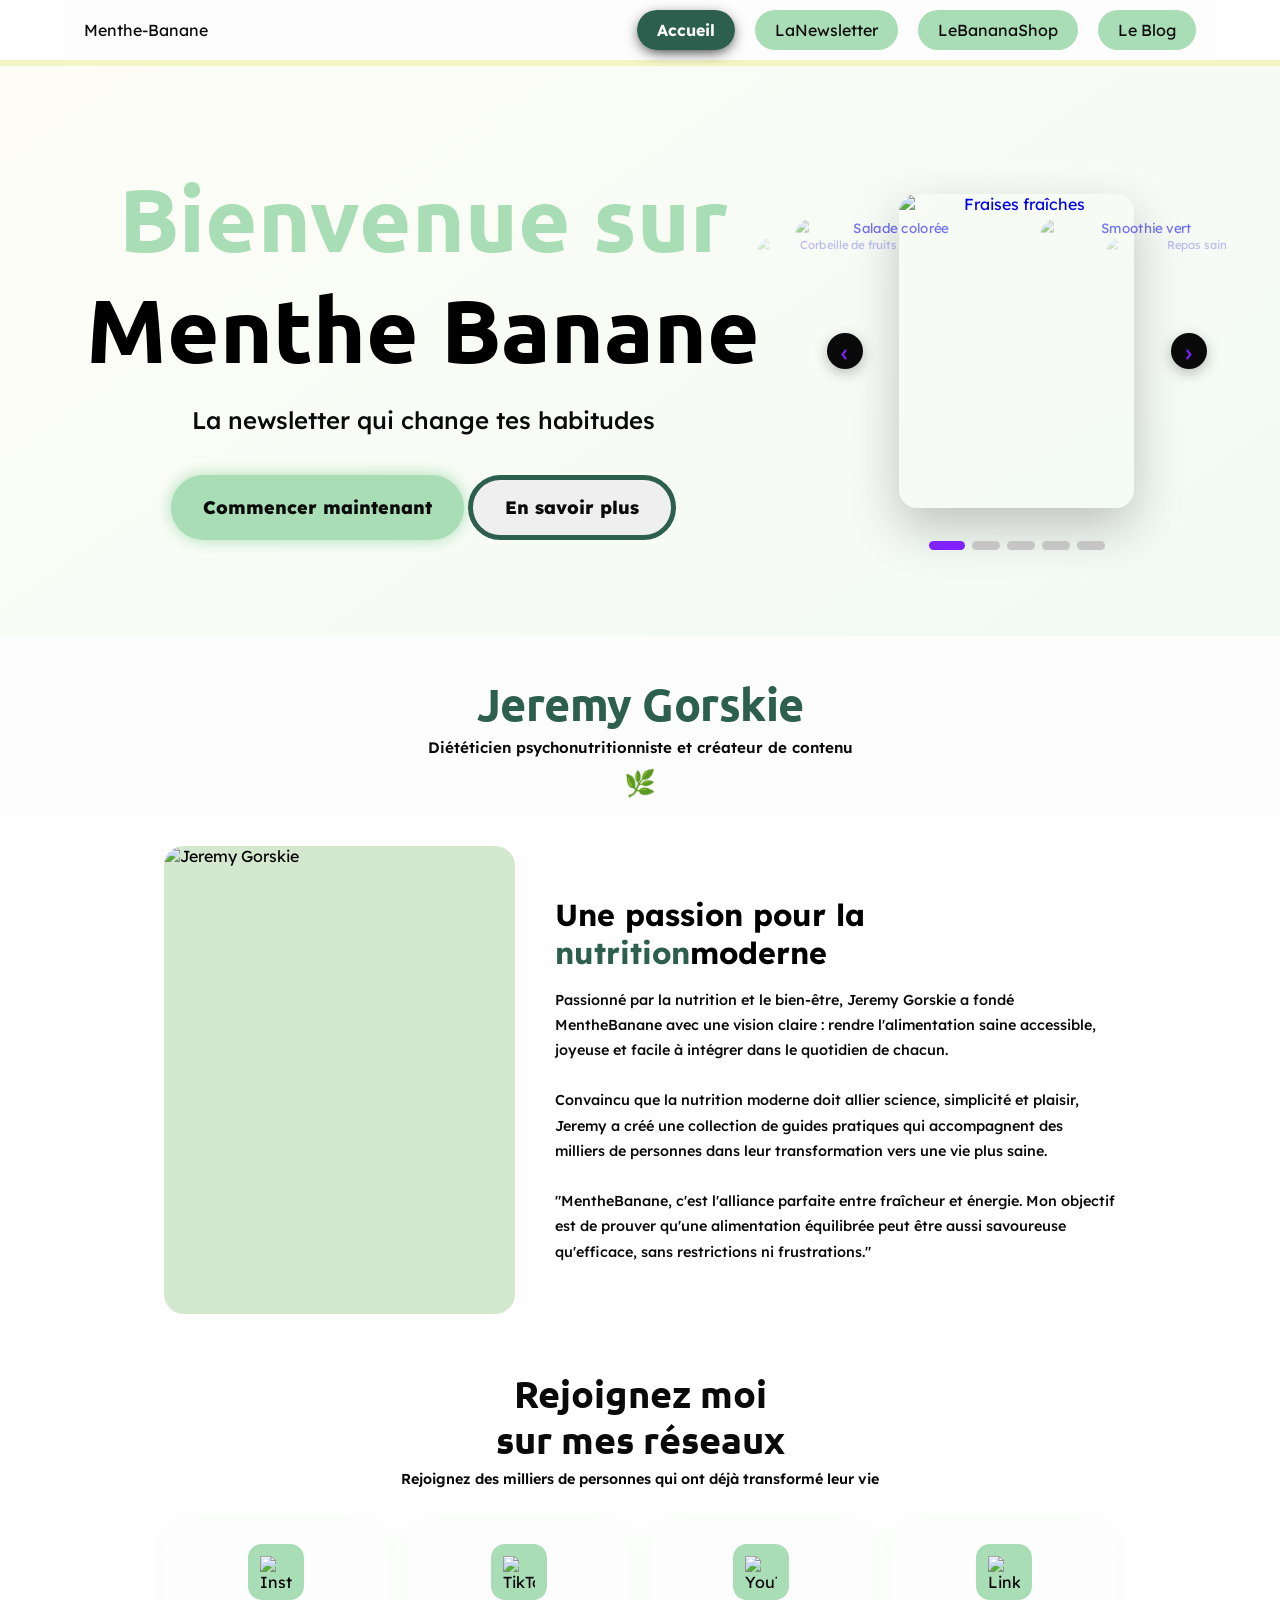
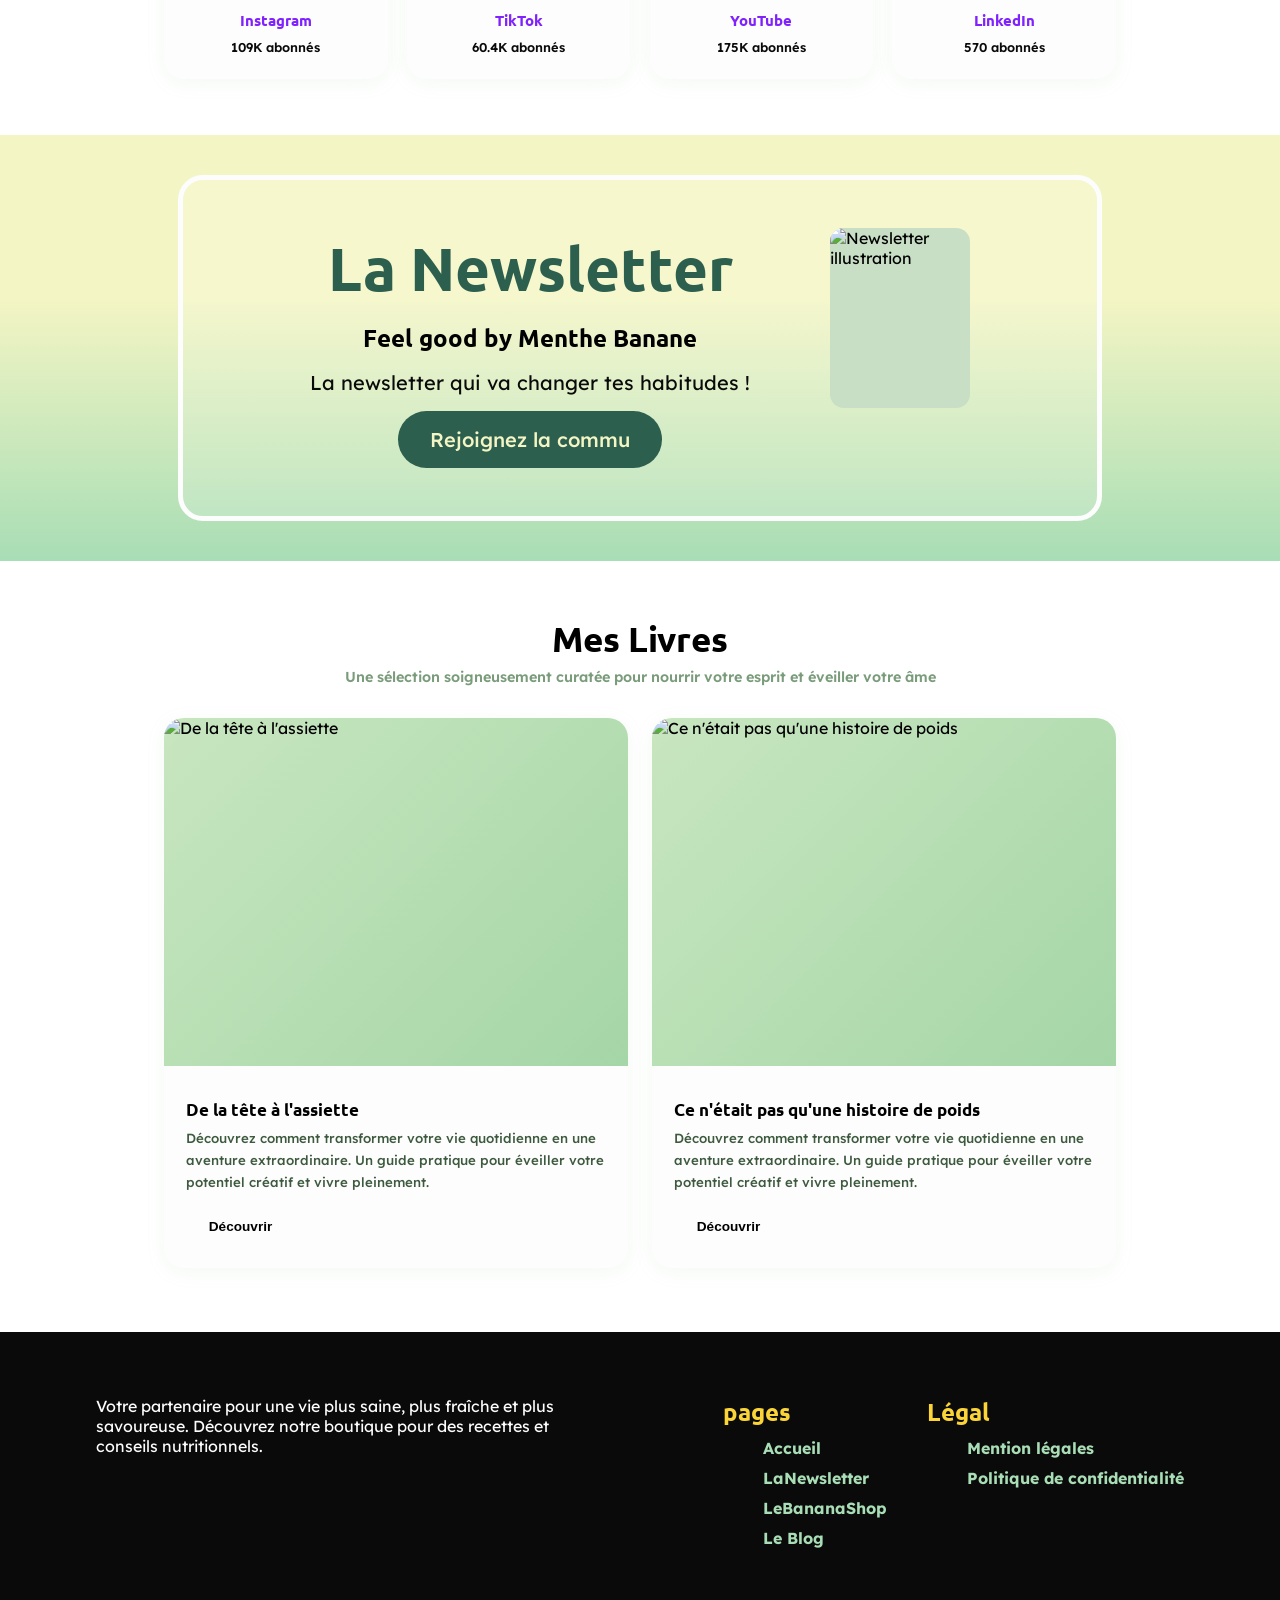
==== index.html @ 40ed2e16 "index maj 1" ====
<!doctype html>
<html lang="fr">
  <head>
    <meta charset="UTF-8" />
    <meta name="viewport" content="width=device-width, initial-scale=1.0" />
    <title>Menthe-Banane</title>
    <link rel="stylesheet" href="style.css" />
    <link rel="preconnect" href="https://fonts.googleapis.com" />
    <link rel="preconnect" href="https://fonts.gstatic.com" crossorigin />
    <link
      href="https://fonts.googleapis.com/css2?family=Caveat+Brush&family=Lexend:wght@100..900&family=Ubuntu:ital,wght@0,300;0,400;0,500;0,700;1,300;1,400;1,500;1,700&display=swap"
      rel="stylesheet"
    />
  </head>
  <body>
    <header>
      <nav>
        <a href="index.html">Menthe-Banane</a>
        <ul>
          <li><a class="click-nav" href="index.html">Accueil</a></li>
          <li><a href="newsletter.html">LaNewsletter</a></li>
          <li><a href="bananaShop.html">LeBananaShop</a></li>
          <li><a href="blog.html">Le Blog</a></li>
        </ul>
      </nav>
      <hr />
    </header>

    <main>
      <section class="hero" id="index-hero">
        <div class="hero-container">
          <h1><span class="light-green">Bienvenue sur</span> Menthe Banane</h1>
          <p class="hero-subtitle">La newsletter qui change tes habitudes</p>
          <div>
            <button class="btn cta-1">
              <a href="#">Commencer maintenant</a>
            </button>
            <button class="btn cta-2"><a href="#">En savoir plus</a></button>
          </div>
        </div>

        <!-- ── Carousel ── -->
        <div class="carousel-wrapper" id="carousel">
          <div class="carousel-track" id="carouselTrack"></div>
          <button class="carousel-btn prev" id="prevBtn">&#8249;</button>
          <button class="carousel-btn next" id="nextBtn">&#8250;</button>
          <div class="carousel-dots" id="carouselDots"></div>
        </div>
      </section>

      <!-- HERO HEADER -->
      <section>
        <div class="hero-header">
          <h2>Jeremy Gorskie</h2>
          <p>Diététicien psychonutritionniste et créateur de contenu</p>
          <div class="leaf-icon">🌿</div>
        </div>

        <!-- BIO -->
        <div class="bio-section">
          <img class="bio-photo" src="" alt="Jeremy Gorskie" />
          <div class="bio-text">
            <h3>Une passion pour la <span class="dark-green">nutrition</span>moderne</h3>
            <p>
              Passionné par la nutrition et le bien-être, Jeremy Gorskie a fondé
              MentheBanane avec une vision claire : rendre l'alimentation saine
              accessible, joyeuse et facile à intégrer dans le quotidien de
              chacun.
              <br /><br />
              Convaincu que la nutrition moderne doit allier science, simplicité
              et plaisir, Jeremy a créé une collection de guides pratiques qui
              accompagnent des milliers de personnes dans leur transformation
              vers une vie plus saine.
              <br /><br />
              "MentheBanane, c'est l'alliance parfaite entre fraîcheur et
              énergie. Mon objectif est de prouver qu'une alimentation
              équilibrée peut être aussi savoureuse qu'efficace, sans
              restrictions ni frustrations."
            </p>
          </div>
        </div>

        <!-- SOCIAL -->
        <div class="social-section">
          <h2>Rejoignez moi<br />sur mes réseaux</h2>
          <p>
            Rejoignez des milliers de personnes qui ont déjà transformé leur vie
          </p>
          <div class="social-grid">
            <div class="social-card">
              <div class="social-icon-wrap"><img src="" alt="Instagram" /></div>
              <h3>Instagram</h3>
              <p>109K abonnés</p>
            </div>
            <div class="social-card">
              <div class="social-icon-wrap"><img src="" alt="TikTok" /></div>
              <h3>TikTok</h3>
              <p>60.4K abonnés</p>
            </div>
            <div class="social-card">
              <div class="social-icon-wrap"><img src="" alt="YouTube" /></div>
              <h3>YouTube</h3>
              <p>175K abonnés</p>
            </div>
            <div class="social-card">
              <div class="social-icon-wrap"><img src="" alt="LinkedIn" /></div>
              <h3>LinkedIn</h3>
              <p>570 abonnés</p>
            </div>
          </div>
        </div>
      </section>

      <!-- NEWSLETTER -->
      <div class="newsletter-band">
        <div class="newsletter-inner">
          <div class="newsletter-text">
            <h2>La Newsletter</h2>
            <h3>Feel good by Menthe Banane</h3>
            <p>La newsletter qui va changer tes habitudes !</p>
            <button class="btn-green">Rejoignez la commu</button>
          </div>
          <img class="newsletter-img" src="" alt="Newsletter illustration" />
        </div>
      </div>

      <!-- BOOKS -->
      <section class="books-section">
        <div class="books-header">
          <h2>Mes Livres</h2>
          <p>
            Une sélection soigneusement curatée pour nourrir votre esprit et
            éveiller votre âme
          </p>
        </div>

        <div class="books-grid">
          <div class="book-card">
            <img class="book-cover" src="" alt="De la tête à l'assiette" />
            <div class="book-body">
              <hr />
              <h3>De la tête à l'assiette</h3>
              <p>
                Découvrez comment transformer votre vie quotidienne en une
                aventure extraordinaire. Un guide pratique pour éveiller votre
                potentiel créatif et vivre pleinement.
              </p>
              <button class="btn-outline">Découvrir</button>
            </div>
          </div>

          <div class="book-card">
            <img
              class="book-cover"
              src=""
              alt="Ce n'était pas qu'une histoire de poids"
            />
            <div class="book-body">
              <hr />
              <h3>Ce n'était pas qu'une histoire de poids</h3>
              <p>
                Découvrez comment transformer votre vie quotidienne en une
                aventure extraordinaire. Un guide pratique pour éveiller votre
                potentiel créatif et vivre pleinement.
              </p>
              <button class="btn-outline">Découvrir</button>
            </div>
          </div>
        </div>
      </section>
    </main>

    <footer>
      <div class="footer-up">
        <p>
          Votre partenaire pour une vie plus saine, plus fraîche et plus
          savoureuse. Découvrez notre boutique pour des recettes et conseils
          nutritionnels.
        </p>
        <div class="link-container">
          <div class="link-footer">
            <h4>pages</h4>
            <ul>
              <li><a href="index.html">Accueil</a></li>
              <li><a href="newsletter.html">LaNewsletter</a></li>
              <li><a href="banana.html">LeBananaShop</a></li>
              <li><a href="blog.html">Le Blog</a></li>
            </ul>
          </div>
          <div class="link-footer">
            <h4>Légal</h4>
            <ul>
              <li><a href="#">Mention légales</a></li>
              <li><a href="#">Politique de confidentialité</a></li>
            </ul>
          </div>
        </div>
      </div>
    </footer>
    <script src="app.js"></script>
  </body>
</html>
---- style.css ----
:root {
  --green: #25d99f;
  --light-green: #a8ddb5;
  --dark-green: #2d5f4f;
  --violet: #7f22fe;
  --white: #fdfdfd;
  --black: #0a0a0a;
  --yellow: #fbd438;
  --light-yellow: #f4f5c4;
  --text-muted: #7a9c7b;
  --radius: 20px;
  --text-mid: #3d5a3e;
}
/*-------------- GENERAL --------------*/
* {
  margin: 0;
  box-sizing: border-box;
  font-family: "Lexend", sans-serif;
}

h1,
h2,
h3,
h4,
h5,
h6 {
  font-family: "Ubuntu", sans-serif;
}

.flex {
  display: flex;
}

nav {
  display: flex;
  justify-content: space-between;
  align-items: center;
  padding: 20px;
  background-color: var(--white);
  margin: 0 4rem;

  a {
    text-decoration: none;
    color: var(--black);
  }

  ul {
    display: flex;
    list-style: none;
    gap: 20px;

    li {
      a {
        background-color: var(--light-green);
        border-radius: 40px;
        padding: 10px 20px;
        transition: color 0.3s;
        font-weight: 400;

        &:hover {
          color: var(--white);
          background-color: var(--dark-green);
        }
      }
    }
  }
}

.click-nav {
  color: var(--white);
  background-color: var(--dark-green);
  box-shadow: 0px 4px 15px -4px black;
  font-weight: bold;
  &:hover {
    color: var(--white);
    background-color: var(--light-green);
  }
}

.hero {
  min-height: 50vh;
  display: flex;
  align-items: center;
  justify-content: center;
  text-align: center;
  padding: 80px 20px;

  background: linear-gradient(
    145deg,
    rgba(244, 245, 196, 0.15) 0%,
    rgba(168, 221, 181, 0.15) 100%
  );
}

#index-hero {
  justify-content: space-evenly;
}

.hero-container {
  max-width: 700px;
}

.hero h1 {
  font-size: 90px;
  margin-bottom: 20px;
  font-weight: 700;

  span {
    font-family: "Ubuntu";
  }
}

.light-green {
  color: var(--light-green);
}

.dark-green {
  color: var(--dark-green);
}

.hero-subtitle {
  font-size: 24px;
  color: var(--black);
  margin-bottom: 40px;
  font-weight: 500;
}

hr {
  border: 3px solid var(--light-yellow);
}

footer {
  background-color: var(--black);
}

.footer-up {
  display: flex;
  justify-content: space-between;
  align-items: start;
  padding: 4rem;
  color: var(--white);
  margin: 0px 2rem;
  p {
    max-width: 500px;
  }
}

.link-container {
  display: flex;
  gap: 40px;
}

.link-footer {
  display: flex;
  gap: 10px;
  flex-direction: column;
  h4 {
    font-size: 24px;
    color: var(--yellow);
  }
  ul {
    list-style: none;
    display: flex;
    flex-direction: column;
    gap: 10px;
  }
  a {
    text-decoration: none;
    color: var(--light-green);
    font-weight: bold;
    transition: color 0.3s;

    &:hover {
      color: var(--green);
    }
  }
}

.section {
  max-width: 80%;
  margin: 0 auto;
  padding: 4rem;
  text-align: center;
}

.section-2 {
  max-width: 80%;
  margin: 4rem auto;
  padding: 4rem;
}

/*-------------- INDEX --------------*/
.btn {
  font-weight: 800;
  font-size: 18px;
  cursor: pointer;

  a {
    text-decoration: none;
    color: var(--black);
  }
}

.cta-1 {
  background-color: var(--light-green);
  border: none;
  border-radius: 35px;
  box-shadow: 0 0px 15px var(--light-green);
  padding: 21px 2rem;
}

.cta-1:hover{
  transform: translateY(-4px);
  transition: 0.2s;
}

.cta-2 {
  padding: 1rem 2rem;
  border: 5px solid var(--dark-green);
  border-radius: 45px;
}

.cta-2:hover{
  transform: translateY(-4px);
  transition: 0.2s;
}

/*----- CAROUSSEL ------*/
.carousel-wrapper {
  position: relative;
  flex-shrink: 0;
  width: clamp(220px, 35vw, 380px);
  height: calc(50vh - 40px);
  min-height: 260px;
  display: flex;
  align-items: center;
  justify-content: center;
}

/* Stack of cards */
.carousel-track {
  position: relative;
  width: 100%;
  height: 100%;
  display: flex;
  align-items: center;
  justify-content: center;
}

.carousel-slide {
  position: absolute;
  width: 62%;
  aspect-ratio: 3/4;
  border-radius: 18px;
  overflow: hidden;
  transition:
    transform 0.45s cubic-bezier(0.4, 0, 0.2, 1),
    opacity 0.45s ease,
    box-shadow 0.45s ease;
  cursor: pointer;
  text-decoration: none;
  display: block;
}

/* positions: prev-far | prev | active | next | next-far */
.carousel-slide[data-pos="-2"] {
  transform: translateX(-74%) scale(0.72);
  opacity: 0.25;
  z-index: 1;
  pointer-events: none;
}
.carousel-slide[data-pos="-1"] {
  transform: translateX(-52%) scale(0.84);
  opacity: 0.55;
  z-index: 2;
}
.carousel-slide[data-pos="0"] {
  transform: translateX(0) scale(1);
  opacity: 1;
  z-index: 4;
  box-shadow: 0 20px 50px rgba(0, 0, 0, 0.22);
}
.carousel-slide[data-pos="1"] {
  transform: translateX(52%) scale(0.84);
  opacity: 0.55;
  z-index: 2;
}
.carousel-slide[data-pos="2"] {
  transform: translateX(74%) scale(0.72);
  opacity: 0.25;
  z-index: 1;
  pointer-events: none;
}
/* hide slides further away */
.carousel-slide[data-pos="3"],
.carousel-slide[data-pos="-3"],
.carousel-slide[data-pos="4"],
.carousel-slide[data-pos="-4"] {
  opacity: 0;
  pointer-events: none;
  z-index: 0;
}

.carousel-slide img {
  width: 100%;
  height: 100%;
  object-fit: cover;
  display: block;
  pointer-events: none;
}

/* Arrows */
.carousel-btn {
  position: absolute;
  top: 50%;
  transform: translateY(-50%);
  z-index: 10;
  width: 36px;
  height: 36px;
  border-radius: 100%;
  background: var(--black);
  color: var(--violet);
  border: none;
  cursor: pointer;
  display: flex;
  align-items: center;
  justify-content: center;

  transition:
    background 0.2s,
    transform 0.15s;
  box-shadow: 0 4px 14px rgba(0, 0, 0, 0.25);
  font-size: 25px;
}
.carousel-btn:hover {
  background: #333;
  transform: translateY(-50%) scale(1.1);
}
.carousel-btn.prev {
  left: 0;
}
.carousel-btn.next {
  right: 0;
}

/* Dots */
.carousel-dots {
  position: absolute;
  bottom: 6px;
  left: 50%;
  transform: translateX(-50%);
  display: flex;
  gap: 7px;
  z-index: 10;
}
.carousel-dot {
  width: 28px;
  height: 9px;
  border-radius: 999px;
  background: #c5c5c5;
  border: none;
  cursor: pointer;
  transition:
    background 0.25s,
    width 0.25s;
  padding: 0;
}
.carousel-dot.active {
  background: var(--violet);
  width: 36px;
}

/*----- --------- ------*/
.hero-header {
  text-align: center;
  padding: 2.5rem 1rem 1rem;
  background: var(--white);
}
.hero-header h2 {
  font-size: clamp(1.8rem, 4vw, 2.8rem);
  color: var(--dark-green);
  font-weight: 800;
  letter-spacing: -0.5px;
}
.hero-header p {
  font-size: 0.95rem;
  color: var(--black);
  margin-top: 0.3rem;
  font-weight: 600;
}
.hero-header .leaf-icon {
  display: inline-block;
  margin-top: 0.6rem;
  font-size: 1.6rem;
}

/* ── BIO SECTION ── */
.bio-section {
  max-width: 1000px;
  margin: 2rem auto;
  padding: 0 1.5rem;
  display: grid;
  grid-template-columns: 1fr 1.6fr;
  gap: 2.5rem;
  align-items: center;
}
.bio-photo {
  width: 100%;
  aspect-ratio: 3/4;
  object-fit: cover;
  border-radius: var(--radius);
  background: #d4e8d0;
  display: block;
}
.bio-text h3 {
  font-family: "Lexend", sans-serif;
  font-size: clamp(1.3rem, 2.5vw, 1.9rem);
  color: var(--green-dark);
  font-weight: 700;
  line-height: 1.25;
  margin-bottom: 1rem;
}

.bio-text p {
  font-size: 0.9rem;
  line-height: 1.75;
  color: var(--black);
  font-weight: 500;
}

/* ── SOCIAL SECTION ── */
.social-section {
  max-width: 1000px;
  margin: 3.5rem auto 0;
  padding: 0 1.5rem;
  text-align: center;
}
.social-section h2 {
  font-size: clamp(1.6rem, 3.5vw, 2.4rem);
  font-weight: 800;
  line-height: 1.2;
  color: var(--black);
}
.social-section > p {
  font-size: 0.9rem;
  color: var(--black);
  margin: 0.5rem 0 2rem;
  font-weight: 600;
}
.social-grid {
  display: grid;
  grid-template-columns: repeat(4, 1fr);
  gap: 1.2rem;
}
.social-card {
  background: var(--white);
  border-radius: var(--radius);
  padding: 1.5rem 1rem;
  display: flex;
  flex-direction: column;
  align-items: center;
  gap: 0.6rem;
  box-shadow: 0 4px 20px rgba(100, 180, 100, 0.08);
  transition:
    transform 0.2s,
    box-shadow 0.2s;
  cursor: pointer;
}
.social-card:hover {
  transform: translateY(-4px);
  box-shadow: 0 8px 30px rgba(100, 180, 100, 0.16);
}
.social-icon-wrap {
  width: 56px;
  height: 56px;
  border-radius: 14px;
  background: var(--light-green);
  display: flex;
  align-items: center;
  justify-content: center;
  overflow: hidden;
}
.social-icon-wrap img {
  width: 32px;
  height: 32px;
  object-fit: contain;
}
.social-card h3 {
  font-size: 0.95rem;
  font-weight: 700;
  color: var(--violet);
}
.social-card p {
  font-size: 0.8rem;
  color: var(--black);
  font-weight: 600;
}

/* ── NEWSLETTER BAND ── */
.newsletter-band {
  background: linear-gradient(
    0deg,
    var(--light-green) 0%,
    var(--light-yellow) 62%
  );
  margin: 3.5rem 0 0;
  padding: 2.5rem 1.5rem;
}
.newsletter-inner {
  display: flex;
  justify-content: space-evenly;
  max-width: 75%;
  margin: 0 auto;
  padding: 3rem;
  border: 5px solid var(--white);
  border-radius: 25px;
  background-color: rgba(255, 255, 255, 0.15);
}
.newsletter-text {
  text-align: center;
}
.newsletter-text h2 {
  font-size: 60px;
  font-weight: 800;
  color: var(--dark-green);
  padding-bottom: 1rem;
}
.newsletter-text h3 {
  font-size: 24px;
  font-weight: 700;
  color: var(--green-dark);
  padding-bottom: 1rem;
}
.newsletter-text p {
  font-size: 20px;
  color: var(--black);
  font-weight: 400;
  padding-bottom: 1rem;
}
.btn-green {
  background: var(--dark-green);
  color: var(--light-yellow);
  border: none;
  border-radius: 50px;
  font-size: 20px;
  padding: 1rem 2rem;
  font-weight: 500;
  cursor: pointer;
  transition:
    background 0.2s,
    transform 0.15s;
}
.btn-green:hover {
  background: var(--black);
  transform: scale(1.03);
}
.newsletter-img {
  width: 140px;
  height: 180px;
  object-fit: cover;
  border-radius: 14px;
  background: #c8dfc5;
  flex-shrink: 0;
}

/* ── BOOKS SECTION ── */
.books-section {
  max-width: 1000px;
  margin: 3.5rem auto 4rem;
  padding: 0 1.5rem;
}
.books-header {
  text-align: center;
  margin-bottom: 2rem;
}
.books-header h2 {
  font-size: clamp(1.6rem, 3vw, 2.2rem);
  font-weight: 800;
  color: var(--text-dark);
}
.books-header p {
  font-size: 0.9rem;
  color: var(--text-muted);
  margin-top: 0.4rem;
  font-weight: 600;
}
.books-grid {
  display: grid;
  grid-template-columns: 1fr 1fr;
  gap: 1.5rem;
}
.book-card {
  background: var(--white);
  border-radius: var(--radius);
  overflow: hidden;
  box-shadow: 0 4px 20px rgba(100, 180, 100, 0.08);
  display: flex;
  flex-direction: column;
  transition:
    transform 0.2s,
    box-shadow 0.2s;
}
.book-card:hover {
  transform: translateY(-4px);
  box-shadow: 0 10px 32px rgba(100, 180, 100, 0.18);
}
.book-cover {
  width: 100%;
  aspect-ratio: 4/3;
  object-fit: cover;
  background: linear-gradient(135deg, #c8e6c0, #a5d6a7);
  display: block;
}
.book-body {
  padding: 1.2rem 1.4rem 1.6rem;
}
.book-body hr {
  border: none;
  border-top: 2px solid var(--green-light);
  margin-bottom: 0.9rem;
}
.book-body h3 {
  font-size: 1.05rem;
  font-weight: 700;
  color: var(--text-dark);
  margin-bottom: 0.5rem;
}
.book-body p {
  font-size: 0.83rem;
  color: var(--text-mid);
  line-height: 1.65;
  font-weight: 500;
  margin-bottom: 1rem;
}
.btn-outline {
  background: transparent;
  color: var(--green-dark);
  border: 2px solid var(--green-dark);
  border-radius: 50px;
  padding: 0.55rem 1.4rem;
  font-family: "Nunito", sans-serif;
  font-size: 0.85rem;
  font-weight: 700;
  cursor: pointer;
  transition:
    background 0.2s,
    color 0.2s;
}
.btn-outline:hover {
  background: var(--green-dark);
  color: #fff;
}

/*-------------- BLOG --------------*/

.blog-grid {
  display: grid;
  grid-template-columns: repeat(3, 1fr);
  gap: 24px;
  img {
    width: 100%;
    border-radius: 17px 17px 0 0;
  }
}

.card {
  background: white;
  border: solid 1px var(--violet);
  border-radius: 16px;
}

.card-large {
  grid-column: span 2;
}

.card-tall {
  grid-row: span 2;
}

/*-------------- NEWSLETTER --------------*/

/*FEATURE*/
.features {
  display: grid;
  grid-template-columns: repeat(3, 1fr);
  gap: 40px;
  max-width: 80%;
  margin: auto;
}

.feature {
  display: flex;
  flex-direction: column;
  gap: 10px;

  h3 {
    margin: 0;
    font-size: 20px;
    font-weight: 700;
  }

  p {
    max-width: 90%;
    margin: 0;
    font-size: 18px;
    color: #5f7a6f;
    line-height: 1.4;
    font-weight: 300;
  }
}

.icon {
  width: 48px;
  height: 48px;
  display: flex;
  align-items: center;
  justify-content: center;
  border-radius: 12px;
  font-size: 20px;
}

.green {
  background-color: var(--light-green);
}

.yellow {
  background-color: var(--light-yellow);
}

/*-------- FAQ -------*/

.newsletter h2 {
  color: var(--dark-green);
  font-weight: 400;
  line-height: 1.6;
  margin-bottom: 64px;
}

/* CARD */
.newsletter > div {
  background: white;
  padding: 60px 10%;
  border-radius: 18px;
  max-width: 800px;
  margin: auto;
  box-shadow: 0 20px 40px rgba(0, 0, 0, 0.2);
}

/* TITLES */
.newsletter h3 {
  margin-bottom: 1rem;
  color: var(--dark-green);
  font-weight: 600;
  font-size: 20px;
}

.newsletter {
  p {
    color: var(--dark-green);
    margin-bottom: 30px;
    font-size: 18px;
    font-weight: 300;
  }
}

/* FORM */
.form-group {
  text-align: left;
  margin-bottom: 18px;
}
form {
  label {
    font-size: 14px;
    color: var(--dark-green);
    display: block;
    margin-bottom: 8px;
  }

  /* INPUTS */
  input {
    width: 100%;
    padding: 10px 14px;
    border-radius: 15px;
    border: none;
    background: var(--light-green);
    font-size: 14px;
  }

  input::placeholder {
    color: var(--black);
  }

  /* BUTTON */
  button {
    width: 100%;
    padding: 10px;
    background: var(--dark-green);
    border: none;
    border-radius: 15px;
    color: var(--white);
    font-size: 15px;
    cursor: pointer;
    margin-top: 10px;
  }

  button:hover {
    background: #244a40;
  }
}

/* SMALL TEXT */
#small-text {
  margin-top: 16px;
  font-size: 14px;
  color: var(--violet);
}

/* QUETION */

.faq-band {
  background: linear-gradient(
    180deg,
    var(--light-green) 72%,
    var(--light-yellow) 100%
  );
  min-height: 30vh;
  display: flex;
  flex-direction: column;
  align-items: center;
  justify-content: center;

  h2 {
    text-align: center;
    color: var(--white);
    font-size: 60px;
    max-width: 40%;
    padding-bottom: 1rem;
  }
  p {
    font-size: 20px;
    color: var(--black);
  }
}

.faq {
  max-width: 80%;
  margin: auto;
  display: flex;
  flex-direction: column;
  gap: 16px;
  text-align: left;
}

.faq-item {
  background: white;
  border-radius: 10px;
  box-shadow: 0 4px 10px rgba(0, 0, 0, 0.08);
  overflow: hidden;
}

.faq-question {
  width: 100%;
  color: var(--dark-green);
  background: none;
  border: none;
  padding: 20px;
  font-size: 20px;
  font-weight: 600;
  cursor: pointer;
  display: flex;
  justify-content: space-between;
  align-items: center;
}

.faq-answer {
  padding: 20px;
  border-top: 2px solid var(--violet);
  line-height: 1.6;
  display: none;
  font-size: 18px;
}

.faq-item.active .faq-answer {
  display: block;
}

/* bouton + */
.iconNews {
  width: 32px;
  height: 32px;
  border-radius: 50%;
  background: #7c3aed;
  display: flex;
  align-items: center;
  justify-content: center;
  color: var(--white);
  font-size: 20px;
}

.iconNews::before {
  content: "+";
}

/* quand ouvert */
.faq-item.active .iconNews {
  background: var(--black);
}

.faq-item.active .iconNews::before {
  content: "−";
}

/*RESPONSIVE*/

@media (max-width: 900px) {
  .features {
    grid-template-columns: repeat(2, 1fr);
  }
}

@media (max-width: 600px) {
  .features {
    grid-template-columns: 1fr;
  }
}
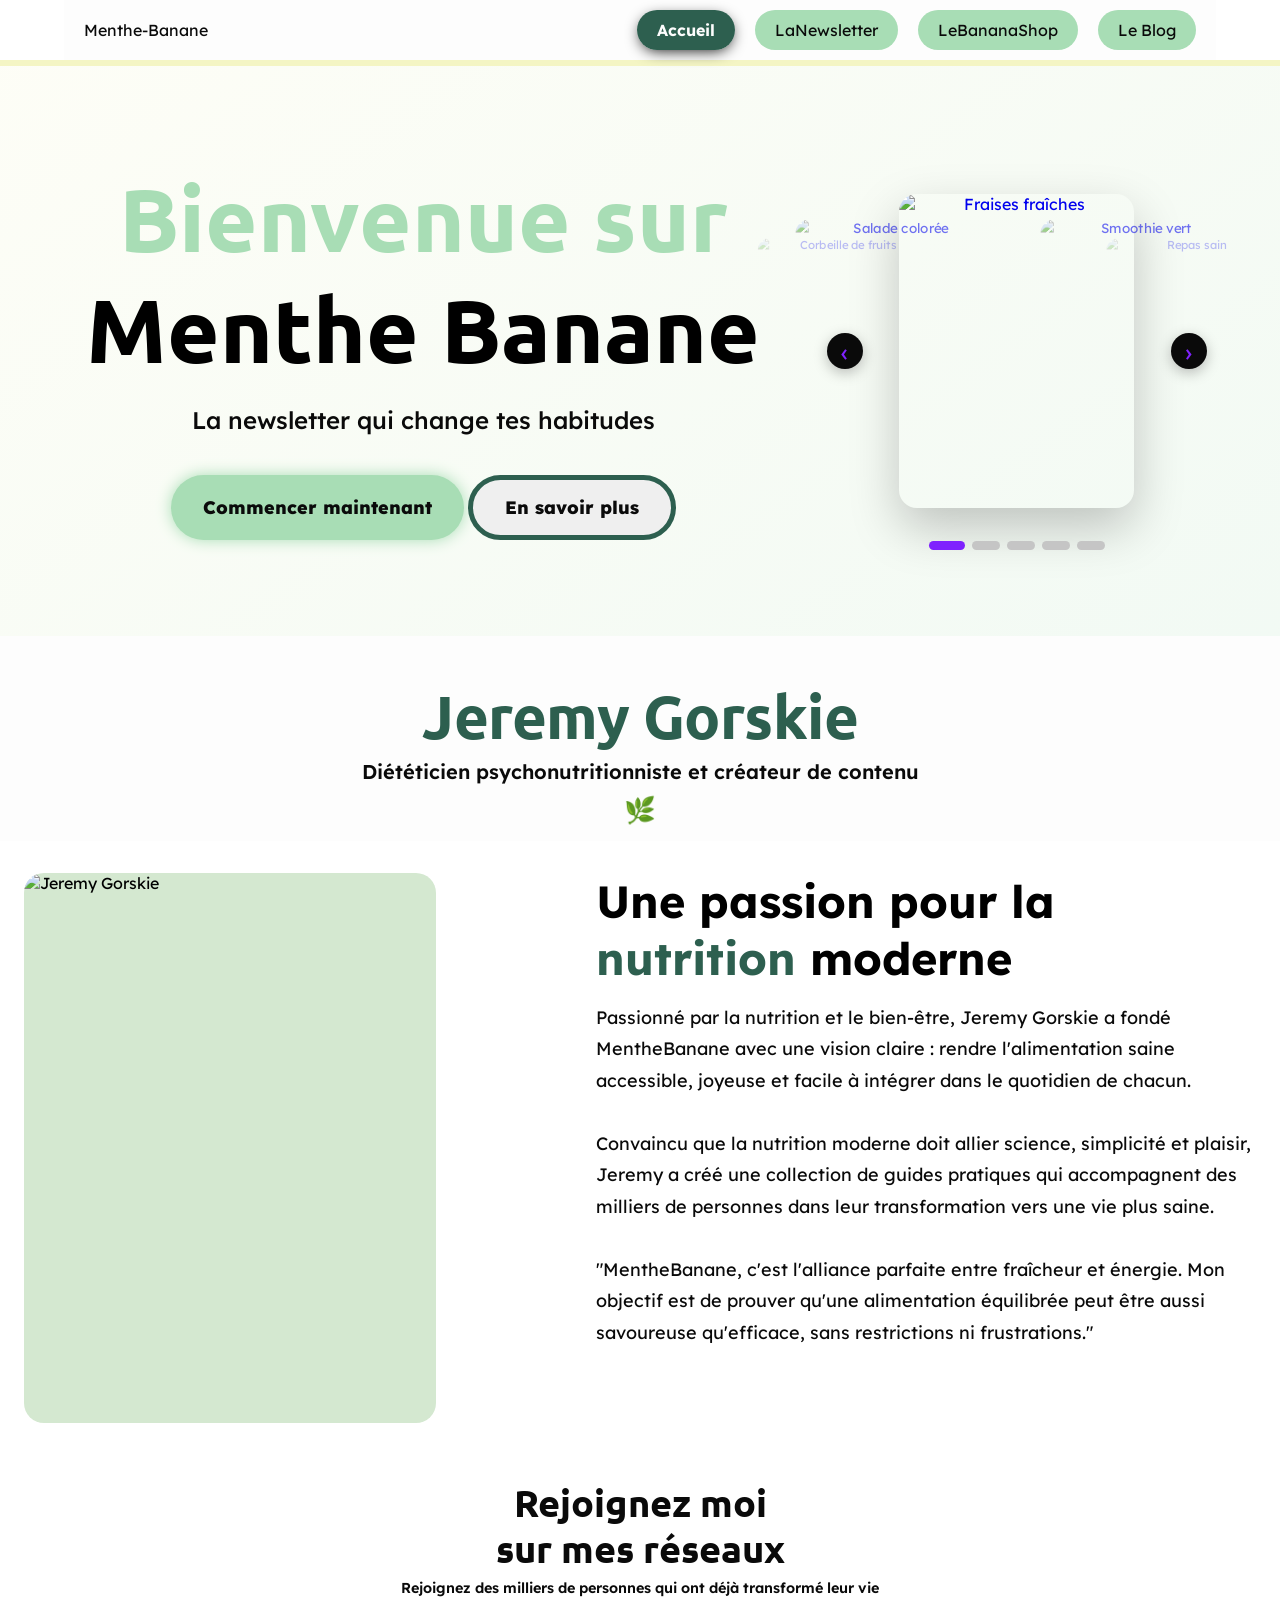
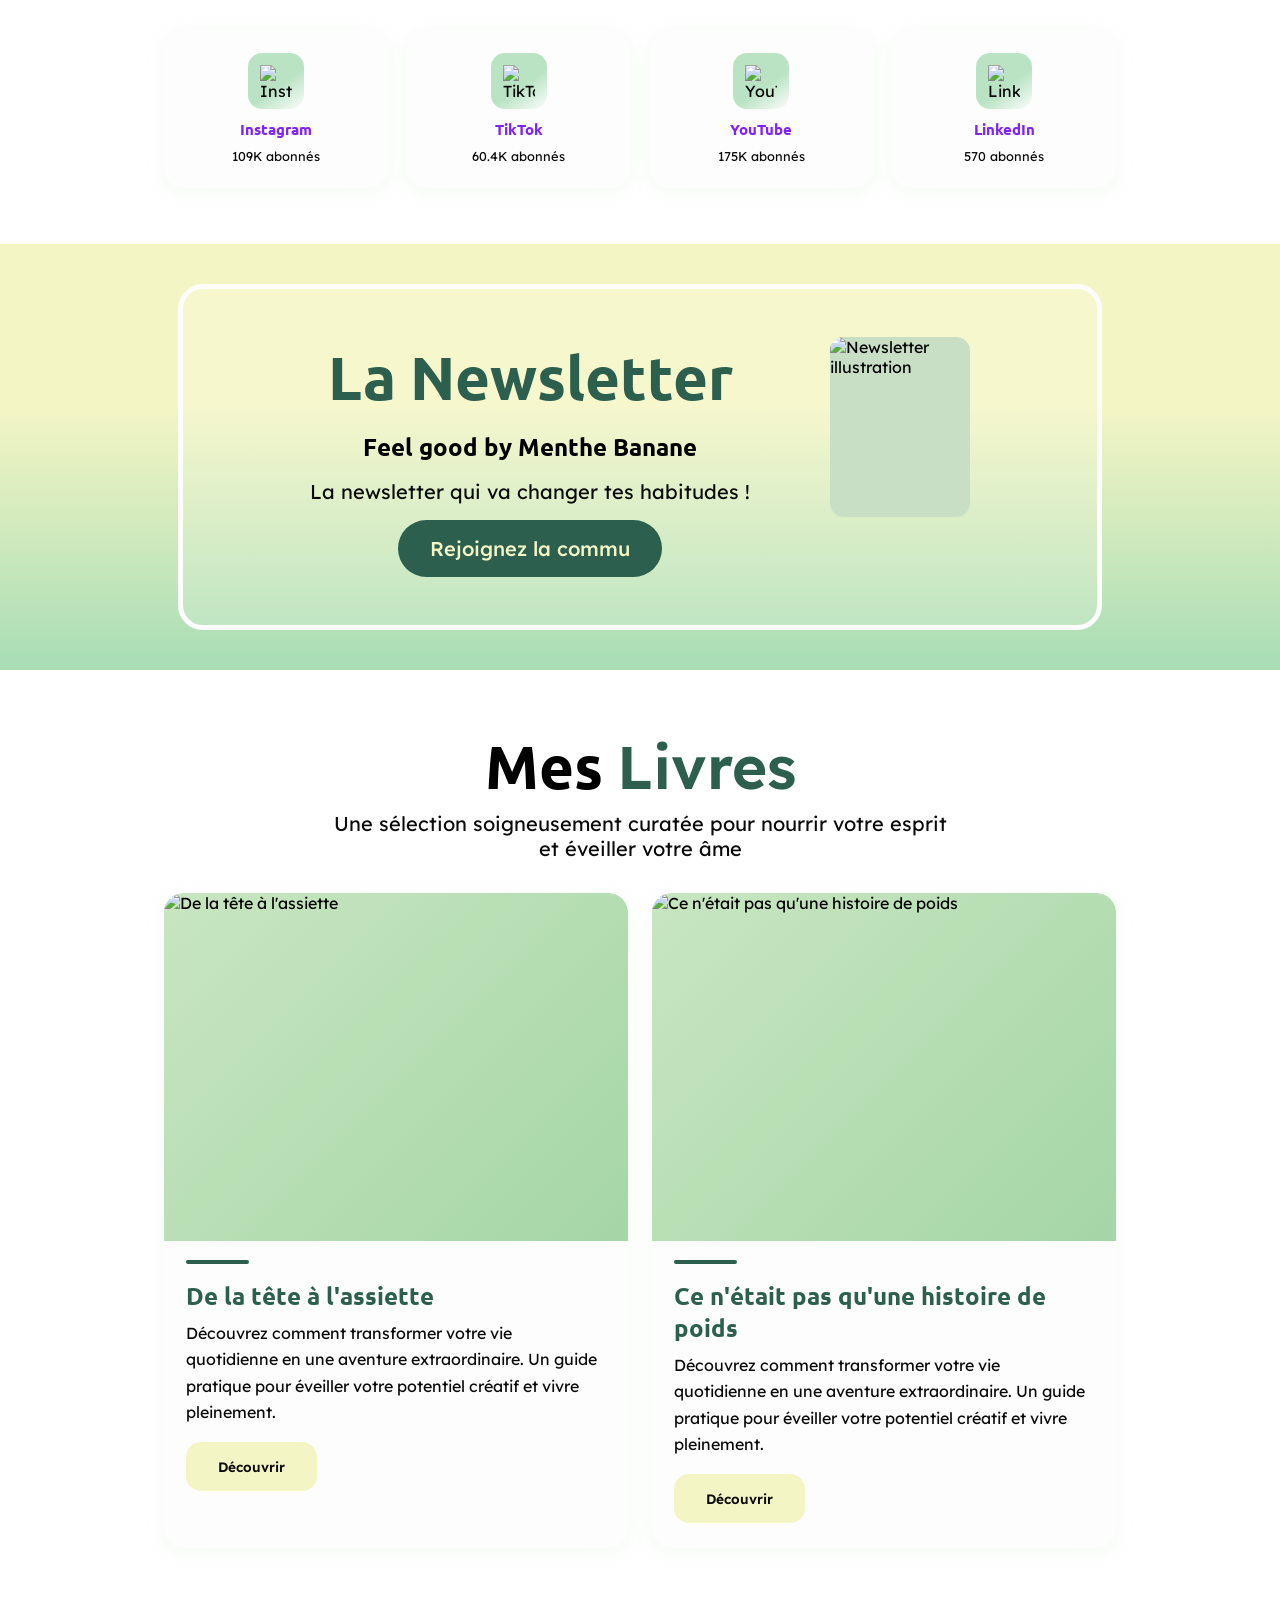
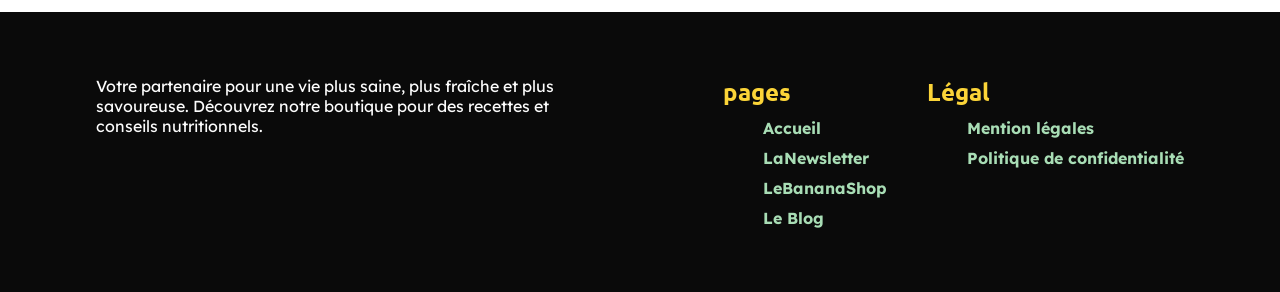
==== commit 54d071a4: "index done, only assets missing" ====
--- a/index.html
+++ b/index.html
@@ -60,7 +60,7 @@
         <div class="bio-section">
           <img class="bio-photo" src="" alt="Jeremy Gorskie" />
           <div class="bio-text">
-            <h3>Une passion pour la <span class="dark-green">nutrition</span>moderne</h3>
+            <h3>Une passion pour la <br> <span class="dark-green">nutrition </span>moderne</h3>
             <p>
               Passionné par la nutrition et le bien-être, Jeremy Gorskie a fondé
               MentheBanane avec une vision claire : rendre l'alimentation saine
@@ -127,9 +127,9 @@
       <!-- BOOKS -->
       <section class="books-section">
         <div class="books-header">
-          <h2>Mes Livres</h2>
+          <h2>Mes <span class="dark-green">Livres</span></h2>
           <p>
-            Une sélection soigneusement curatée pour nourrir votre esprit et
+            Une sélection soigneusement curatée pour nourrir votre esprit <br> et
             éveiller votre âme
           </p>
         </div>
--- a/style.css
+++ b/style.css
@@ -377,13 +377,13 @@
   background: var(--white);
 }
 .hero-header h2 {
-  font-size: clamp(1.8rem, 4vw, 2.8rem);
+  font-size: 60px;
   color: var(--dark-green);
   font-weight: 800;
   letter-spacing: -0.5px;
 }
 .hero-header p {
-  font-size: 0.95rem;
+  font-size: 20px;
   color: var(--black);
   margin-top: 0.3rem;
   font-weight: 600;
@@ -396,16 +396,16 @@
 
 /* ── BIO SECTION ── */
 .bio-section {
-  max-width: 1000px;
+  max-width: 1300px;
   margin: 2rem auto;
   padding: 0 1.5rem;
   display: grid;
   grid-template-columns: 1fr 1.6fr;
-  gap: 2.5rem;
-  align-items: center;
+  gap: 10rem;
+  align-items: start;
 }
 .bio-photo {
-  width: 100%;
+  height: 100%;
   aspect-ratio: 3/4;
   object-fit: cover;
   border-radius: var(--radius);
@@ -414,7 +414,7 @@
 }
 .bio-text h3 {
   font-family: "Lexend", sans-serif;
-  font-size: clamp(1.3rem, 2.5vw, 1.9rem);
+  font-size: 45px;
   color: var(--green-dark);
   font-weight: 700;
   line-height: 1.25;
@@ -422,10 +422,10 @@
 }
 
 .bio-text p {
-  font-size: 0.9rem;
+  font-size: 18px;
   line-height: 1.75;
   color: var(--black);
-  font-weight: 500;
+  font-weight: 400;
 }
 
 /* ── SOCIAL SECTION ── */
@@ -474,7 +474,7 @@
   width: 56px;
   height: 56px;
   border-radius: 14px;
-  background: var(--light-green);
+  background: linear-gradient(145deg,rgba(168, 221, 181, 0.8) 58%, rgb(253, 253, 253, 0.8) 100%);
   display: flex;
   align-items: center;
   justify-content: center;
@@ -493,7 +493,7 @@
 .social-card p {
   font-size: 0.8rem;
   color: var(--black);
-  font-weight: 600;
+  font-weight: 400;
 }
 
 /* ── NEWSLETTER BAND ── */
@@ -574,15 +574,16 @@
   margin-bottom: 2rem;
 }
 .books-header h2 {
-  font-size: clamp(1.6rem, 3vw, 2.2rem);
-  font-weight: 800;
+  font-family: "Ubuntu";
+  font-size: 60px;
+  font-weight: 600;
   color: var(--text-dark);
 }
 .books-header p {
-  font-size: 0.9rem;
-  color: var(--text-muted);
+  font-size: 20px;
+  color: var(--black);
   margin-top: 0.4rem;
-  font-weight: 600;
+  font-weight: 400;
 }
 .books-grid {
   display: grid;
@@ -616,39 +617,40 @@
 }
 .book-body hr {
   border: none;
-  border-top: 2px solid var(--green-light);
-  margin-bottom: 0.9rem;
+  border-top: 4px solid var(--dark-green);
+  margin-bottom: 1rem;
+  margin-right: 85%;
+  border-radius: 40px;
 }
 .book-body h3 {
-  font-size: 1.05rem;
+  font-size: 24px;
   font-weight: 700;
-  color: var(--text-dark);
+  color: var(--dark-green);
   margin-bottom: 0.5rem;
 }
 .book-body p {
-  font-size: 0.83rem;
-  color: var(--text-mid);
+  font-size: 16px;
+  color: var(--black);
   line-height: 1.65;
-  font-weight: 500;
+  font-weight: 400;
   margin-bottom: 1rem;
 }
 .btn-outline {
-  background: transparent;
-  color: var(--green-dark);
-  border: 2px solid var(--green-dark);
-  border-radius: 50px;
-  padding: 0.55rem 1.4rem;
-  font-family: "Nunito", sans-serif;
+  background: var(--light-yellow);
+  color: var(--black);
+  border: none;
+  border-radius: 15px;
+  padding: 1rem 2rem;
   font-size: 0.85rem;
-  font-weight: 700;
+  font-weight: 600;
   cursor: pointer;
   transition:
     background 0.2s,
     color 0.2s;
 }
 .btn-outline:hover {
-  background: var(--green-dark);
-  color: #fff;
+  background-color: var(--dark-green);
+  color: var(--white);
 }
 
 /*-------------- BLOG --------------*/
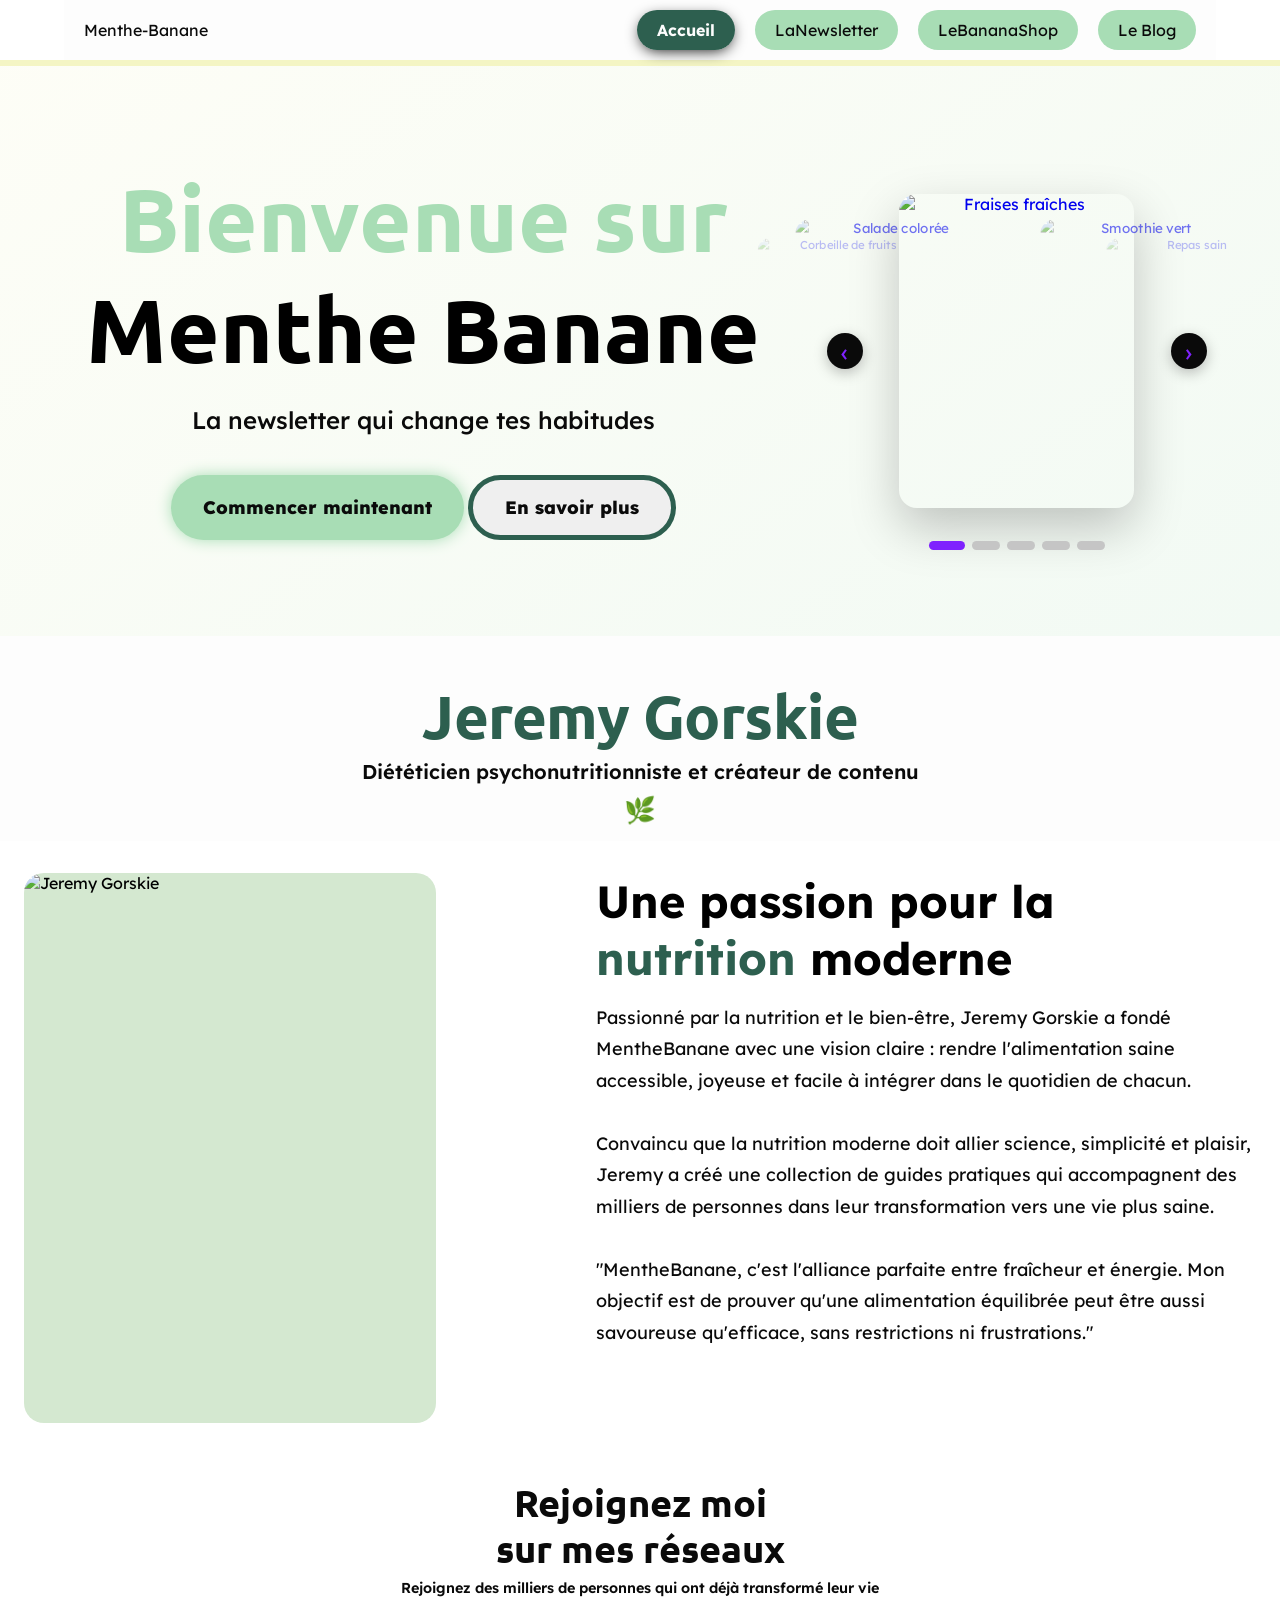
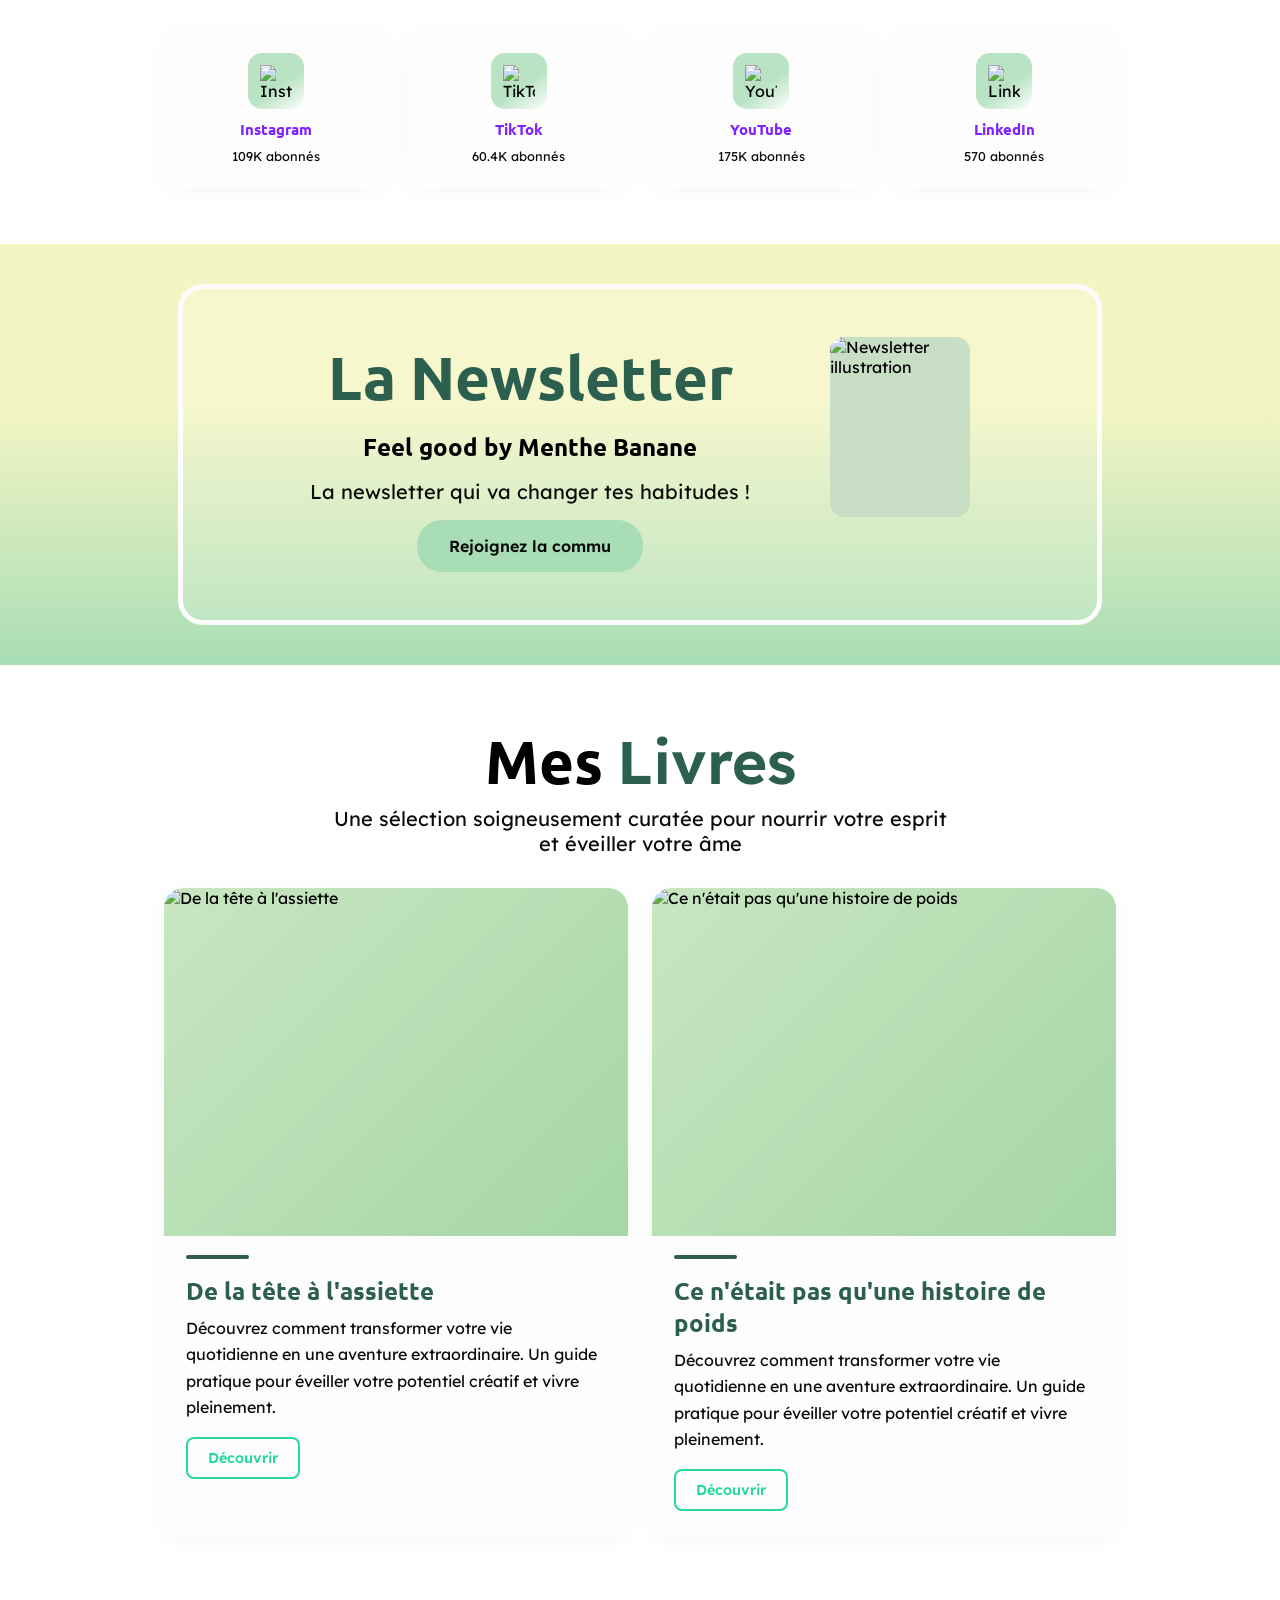
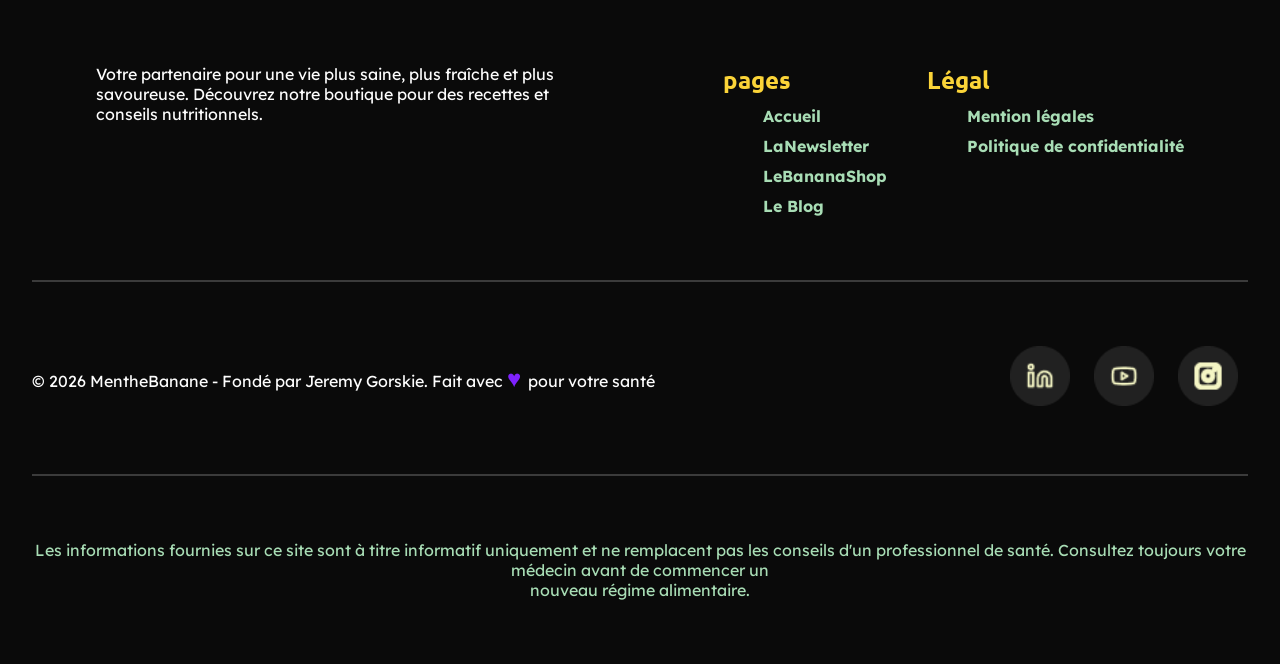
==== commit 1eacf0a5: "bananaShop almost done and footer done" ====
--- a/index.html
+++ b/index.html
@@ -23,7 +23,7 @@
           <li><a href="blog.html">Le Blog</a></li>
         </ul>
       </nav>
-      <hr />
+      <hr class="hr-header" />
     </header>
 
     <main>
@@ -60,7 +60,10 @@
         <div class="bio-section">
           <img class="bio-photo" src="" alt="Jeremy Gorskie" />
           <div class="bio-text">
-            <h3>Une passion pour la <br> <span class="dark-green">nutrition </span>moderne</h3>
+            <h3>
+              Une passion pour la <br />
+              <span class="dark-green">nutrition </span>moderne
+            </h3>
             <p>
               Passionné par la nutrition et le bien-être, Jeremy Gorskie a fondé
               MentheBanane avec une vision claire : rendre l'alimentation saine
@@ -129,8 +132,8 @@
         <div class="books-header">
           <h2>Mes <span class="dark-green">Livres</span></h2>
           <p>
-            Une sélection soigneusement curatée pour nourrir votre esprit <br> et
-            éveiller votre âme
+            Une sélection soigneusement curatée pour nourrir votre esprit <br />
+            et éveiller votre âme
           </p>
         </div>
 
@@ -196,6 +199,28 @@
           </div>
         </div>
       </div>
+
+      <hr class="hr-footer" />
+
+      <div class="footer-midle">
+        <p>
+          © 2026 MentheBanane - Fondé par Jeremy Gorskie. Fait avec 
+          <span> ♥ </span> pour votre santé
+        </p>
+        <div>
+          <img src="img/Link.png" alt="" />
+          <img src="img/yout.png" alt="" />
+          <img src="img/insta.png" alt="" />
+        </div>
+      </div>
+
+      <hr class="hr-footer" />
+
+      <p class="light-green footer-down">
+        Les informations fournies sur ce site sont à titre informatif uniquement
+        et ne remplacent pas les conseils d'un professionnel de santé. Consultez
+        toujours votre médecin avant de commencer un <br> nouveau régime alimentaire.
+      </p>
     </footer>
     <script src="app.js"></script>
   </body>
--- a/style.css
+++ b/style.css
@@ -4,12 +4,13 @@
   --dark-green: #2d5f4f;
   --violet: #7f22fe;
   --white: #fdfdfd;
-  --black: #0a0a0a;
+  --black: rgb(10, 10, 10);
   --yellow: #fbd438;
   --light-yellow: #f4f5c4;
   --text-muted: #7a9c7b;
   --radius: 20px;
   --text-mid: #3d5a3e;
+  --shadow: 0 1px 25px rgba(10, 10, 10, 0.2);
 }
 /*-------------- GENERAL --------------*/
 * {
@@ -125,8 +126,14 @@
   font-weight: 500;
 }
 
-hr {
+.hr-header {
   border: 3px solid var(--light-yellow);
+}
+
+.hr-footer{
+  border: 1px solid rgba(253, 253, 253, 0.2);
+  max-width: 95%;
+  margin: 0 auto
 }
 
 footer {
@@ -145,6 +152,35 @@
   }
 }
 
+.footer-midle{
+  display: flex;
+  max-width: 95%;
+  margin: 0 auto;
+  justify-content: space-between;
+  padding: 4rem 0;
+  color: var(--white);
+  align-items: center;
+
+  img{
+    width: 60px;
+    margin: 0 10px;
+  }
+
+  p{
+    font-size: 16px;
+  }
+
+  span{
+    color: var(--violet);
+    font-size: 24px;
+  }
+}
+
+.footer-down{
+  text-align: center;
+  padding: 4rem 0;
+}
+
 .link-container {
   display: flex;
   gap: 40px;
@@ -209,7 +245,7 @@
   padding: 21px 2rem;
 }
 
-.cta-1:hover{
+.cta-1:hover {
   transform: translateY(-4px);
   transition: 0.2s;
 }
@@ -220,7 +256,7 @@
   border-radius: 45px;
 }
 
-.cta-2:hover{
+.cta-2:hover {
   transform: translateY(-4px);
   transition: 0.2s;
 }
@@ -474,7 +510,11 @@
   width: 56px;
   height: 56px;
   border-radius: 14px;
-  background: linear-gradient(145deg,rgba(168, 221, 181, 0.8) 58%, rgb(253, 253, 253, 0.8) 100%);
+  background: linear-gradient(
+    145deg,
+    rgba(168, 221, 181, 0.8) 58%,
+    rgb(253, 253, 253, 0.8) 100%
+  );
   display: flex;
   align-items: center;
   justify-content: center;
@@ -912,12 +952,492 @@
   content: "−";
 }
 
+/*------------ BANANA SHOP---------*/
+/* ── UTILITIES ──────────────────────────────────────── */
+.container {
+  max-width: 1100px;
+  margin: 0 auto;
+  padding: 0 24px;
+}
+.container-shop {
+  max-width: 80%;
+  margin: 0 auto;
+  padding: 0 24px;
+}
+.offer-back {
+  padding: 2rem 0rem;
+  background: linear-gradient(
+    0deg,
+    var(--light-green) 0%,
+    var(--light-yellow) 62%
+  );
+}
+
+.btn-green {
+  display: inline-flex;
+  align-items: center;
+  gap: 8px;
+  background: var(--light-green);
+  color: var(--black);
+  border: none;
+  border-radius: 25px;
+  padding: 1rem 2rem;
+  font-size: 16px;
+  font-weight: 600;
+  cursor: pointer;
+  transition:
+    background 0.2s,
+    transform 0.15s;
+}
+.btn-green:hover {
+  background: var(--dark-green);
+  color: var(--white);
+  transform: translateY(-1px);
+}
+
+.btn-outline {
+  display: inline-flex;
+  align-items: center;
+  gap: 8px;
+  background: transparent;
+  color: var(--green);
+  border: 2px solid var(--green);
+  border-radius: 8px;
+  padding: 10px 20px;
+  font-size: 0.9rem;
+  font-weight: 600;
+  cursor: pointer;
+  transition: all 0.2s;
+}
+.btn-outline:hover {
+  background: var(--green);
+  color: var(--white);
+}
+
+/* ── SHOP GRID ──────────────────────────────────────── */
+.shop {
+  padding: 60px 0;
+}
+.shop-grid {
+  display: grid;
+  grid-template-columns: repeat(3, 1fr);
+  gap: 24px;
+}
+
+.product-card {
+  background: var(--white);
+  border: none;
+  border-radius: 12px;
+  overflow: hidden;
+  box-shadow: var(--shadow);
+  display: flex;
+  flex-direction: column;
+  transition:
+    transform 0.2s,
+    box-shadow 0.2s;
+}
+.product-card:hover {
+  transform: translateY(-4px);
+  box-shadow: 0 8px 32px rgba(0, 0, 0, 0.12);
+}
+
+.product-card .card-img {
+  width: 100%;
+  height: 160px;
+  object-fit: cover;
+  background: var(--light-green);
+}
+/* placeholder image when no src */
+.card-img-placeholder {
+  width: 100%;
+  height: 160px;
+  background: linear-gradient(135deg, var(--light-green) 0%, #a8d5b5 100%);
+  display: flex;
+  align-items: center;
+  justify-content: center;
+  font-size: 2.5rem;
+}
+
+.card-body {
+  padding: 18px;
+  flex: 1;
+  display: flex;
+  flex-direction: column;
+  gap: 10px;
+}
+.card-body h3 {
+  font-size: 24px;
+  font-weight: 700;
+  color: var(--dark-green);
+}
+.card-label {
+  font-size: 16px;
+  color: var(--black);
+}
+
+.features-shop {
+  display: flex;
+  flex-direction: column;
+  gap: 5px;
+  margin-top: 4px;
+}
+.features-shop li {
+  font-size: 14px;
+  color: var(--black);
+  padding-left: 18px;
+  position: relative;
+}
+.features-shop li::before {
+  content: "✓";
+  position: absolute;
+  left: 0;
+  color: var(--light-green);
+  font-weight: 700;
+}
+
+.price {
+  font-size: 36px;
+  font-weight: 700;
+  color: var(--violet);
+  margin-top: auto;
+
+  small {
+    font-size: 20px;
+    color: var(--black);
+    font-weight: 400;
+    text-decoration: line-through;
+    padding-left: 2rem;
+  }
+}
+
+.card-body .btn-green {
+  width: 100%;
+  justify-content: center;
+  margin-top: 6px;
+}
+
+/* ── SPECIAL OFFER ──────────────────────────────────── */
+.special-offer {
+  background-color: rgba(255, 255, 255, 0.2);
+  color: var(--white);
+  border-radius: 20px;
+  border: 3px solid var(--white);
+  margin: 0 auto;
+  padding: 48px;
+  display: grid;
+  grid-template-columns: 1fr 1fr;
+  gap: 48px;
+  align-items: center;
+}
+
+.pack{
+padding-left: 2rem;
+}
+
+.special-offer h2 {
+  font-size: 48px;
+  font-weight: 700;
+  color: var(--dark-green);
+  text-align: left;
+}
+.special-offer > div:first-child > p {
+  margin-top: 20px;
+  color: var(--black);
+  text-align: left;
+}
+.special-offer ul {
+  margin-top: 20px;
+  display: flex;
+  flex-direction: column;
+  gap: 10px;
+}
+.special-offer ul li {
+  padding-left: 22px;
+  position: relative;
+  font-size: 18px;
+  opacity: 0.9;
+  color: var(--black);
+  text-align: left;
+}
+
+.special-offer ul li::before {
+  content: "✓";
+  position: absolute;
+  left: 0;
+  color: var(--black);
+  font-weight: 700;
+}
+
+.offer-pricing {
+  display: flex;
+  flex-direction: column;
+  gap: 6px;
+  background-color: var(--white);
+  padding: 2rem 0rem;
+  border-radius: 30px;
+  box-shadow: var(--shadow);
+  justify-content: center;
+  align-items: center;
+}
+.offer-pricing .label {
+  font-size: 20px;
+  letter-spacing: 0.05em;
+  color: var(--black);
+  font-weight: 400;
+}
+.offer-pricing .label-2 {
+  font-size: 24px;
+  letter-spacing: 0.05em;
+  color: var(--black);
+  font-weight: 600;
+}
+.old-price {
+  font-size: 30px;
+  text-decoration: line-through;
+  color: var(--black);
+}
+.new-price {
+  font-size: 60px;
+  font-weight: 700;
+  color: var(--violet);
+  line-height: 1;
+}
+.saving {
+  display: inline-block;
+  background: var(--dark-green);
+  color: var(--white);
+  font-weight: 500;
+  font-size: 16px;
+  padding: 10px 15px;
+  border-radius: 20px;
+  width: fit-content;
+  margin-bottom: 8px;
+}
+.offer-pricing .btn-green {
+  background: var(--black);
+  color: var(--light-yellow);
+  font-weight: 700;
+  margin-top: 8px;
+}
+.offer-pricing .btn-green:hover {
+  background: var(--light-yellow);
+  color: var(--dark-green);
+}
+.guarantee {
+  font-size: 14px;
+  color: var(--black);
+}
+
+/* ── WOOSKILL SECTION ───────────────────────────────── */
+.wooskill-section {
+  background: var(--green-pale);
+  padding: 56px 0;
+}
+.wooskill-inner {
+  display: grid;
+  grid-template-columns: 1fr 2fr;
+  gap: 48px;
+  align-items: start;
+}
+.wooskill-card {
+  background: var(--white);
+  border-radius: var(--radius);
+  padding: 28px;
+  box-shadow: var(--shadow);
+}
+.wooskill-card h4 {
+  font-family: "Playfair Display", serif;
+  font-size: 1.1rem;
+  font-weight: 700;
+  color: var(--green-dark);
+}
+.wooskill-card > p {
+  font-size: 0.85rem;
+  color: var(--text-muted);
+  margin-top: 8px;
+}
+.author-row {
+  display: flex;
+  align-items: center;
+  gap: 12px;
+  margin-top: 20px;
+  padding-top: 16px;
+  border-top: 1px solid var(--border);
+}
+.author-avatar {
+  width: 44px;
+  height: 44px;
+  border-radius: 50%;
+  background: linear-gradient(135deg, var(--green-light), var(--green));
+  display: flex;
+  align-items: center;
+  justify-content: center;
+  font-size: 1.2rem;
+  flex-shrink: 0;
+}
+.author-name {
+  font-weight: 600;
+  font-size: 0.9rem;
+}
+.author-title {
+  font-size: 0.78rem;
+  color: var(--text-muted);
+}
+.wooskill-card .btn-green {
+  margin-top: 20px;
+  width: 100%;
+  justify-content: center;
+}
+
+/* Conférences */
+.conferences h2 {
+  font-family: "Playfair Display", serif;
+  font-size: 1.6rem;
+  font-weight: 700;
+}
+.conferences > p {
+  color: var(--text-muted);
+  margin-top: 6px;
+  font-size: 0.9rem;
+}
+.conf-grid {
+  display: grid;
+  grid-template-columns: 1fr 1fr;
+  gap: 20px;
+  margin-top: 24px;
+}
+
+.conf-card {
+  background: var(--white);
+  border-radius: var(--radius);
+  padding: 20px;
+  box-shadow: var(--shadow);
+  display: flex;
+  flex-direction: column;
+  gap: 10px;
+}
+.conf-tag {
+  display: inline-block;
+  background: var(--green-light);
+  color: var(--green-dark);
+  font-size: 0.72rem;
+  font-weight: 700;
+  padding: 3px 10px;
+  border-radius: 20px;
+  width: fit-content;
+}
+.conf-img-placeholder {
+  width: 100%;
+  height: 110px;
+  background: linear-gradient(135deg, var(--green-light) 0%, #c8e6c9 100%);
+  border-radius: 8px;
+  display: flex;
+  align-items: center;
+  justify-content: center;
+  font-size: 2rem;
+}
+.conf-card h3 {
+  font-family: "Playfair Display", serif;
+  font-size: 0.95rem;
+  font-weight: 700;
+}
+.conf-card p {
+  font-size: 0.82rem;
+  color: var(--text-muted);
+  line-height: 1.5;
+}
+.conf-author {
+  font-size: 0.78rem;
+  color: var(--green-dark);
+  font-weight: 600;
+}
+.conf-footer {
+  display: flex;
+  justify-content: space-between;
+  align-items: center;
+  margin-top: auto;
+}
+.conf-footer p {
+  font-size: 0.78rem;
+  color: var(--text-muted);
+}
+.conf-footer button {
+  background: var(--green);
+  color: var(--white);
+  border: none;
+  border-radius: 6px;
+  padding: 7px 16px;
+  font-size: 0.8rem;
+  font-weight: 600;
+  cursor: pointer;
+  transition: background 0.2s;
+}
+.conf-footer button:hover {
+  background: var(--green-dark);
+}
+
+/* ── REVIEWS ────────────────────────────────────────── */
+.reviews-section {
+  background: var(--green-pale);
+  padding: 60px 0;
+}
+.reviews-header {
+  text-align: center;
+  margin-bottom: 36px;
+}
+.reviews-grid {
+  display: grid;
+  grid-template-columns: repeat(3, 1fr);
+  gap: 20px;
+}
+.review-card {
+  background: var(--white);
+  border-radius: var(--radius);
+  padding: 24px;
+  box-shadow: var(--shadow);
+}
+.review-stars {
+  font-size: 1rem;
+  margin-bottom: 10px;
+}
+.review-text {
+  font-size: 0.88rem;
+  color: var(--text-muted);
+  line-height: 1.5;
+  font-style: italic;
+  margin-bottom: 14px;
+}
+.review-author {
+  font-weight: 700;
+  font-size: 0.88rem;
+}
+
 /*RESPONSIVE*/
 
 @media (max-width: 900px) {
   .features {
     grid-template-columns: repeat(2, 1fr);
   }
+
+  .shop-grid {
+    grid-template-columns: repeat(2, 1fr);
+  }
+  .special-offer {
+    grid-template-columns: 1fr;
+    gap: 32px;
+  }
+  .wooskill-inner {
+    grid-template-columns: 1fr;
+  }
+  .books-grid {
+    grid-template-columns: 1fr;
+  }
+  .reviews-grid {
+    grid-template-columns: 1fr;
+  }
+  .conf-grid {
+    grid-template-columns: 1fr;
+  }
 }
 
 @media (max-width: 600px) {
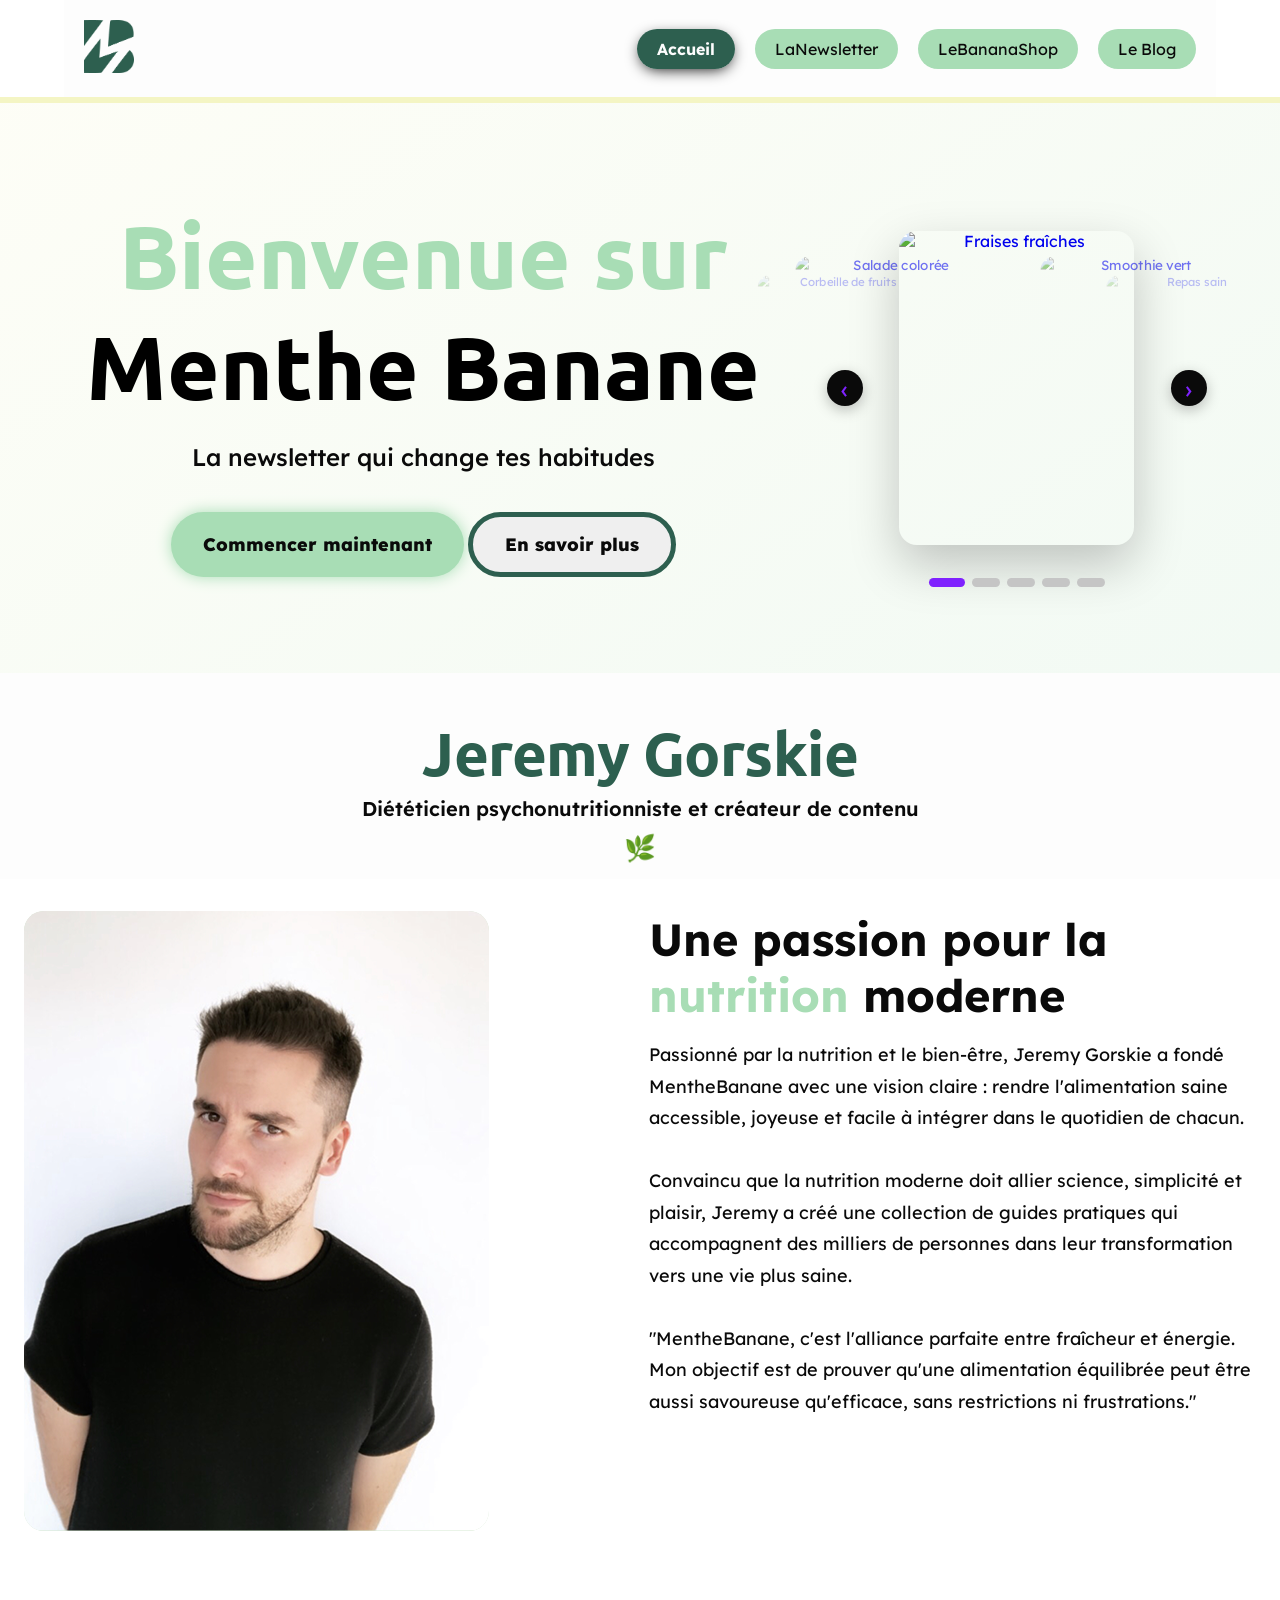
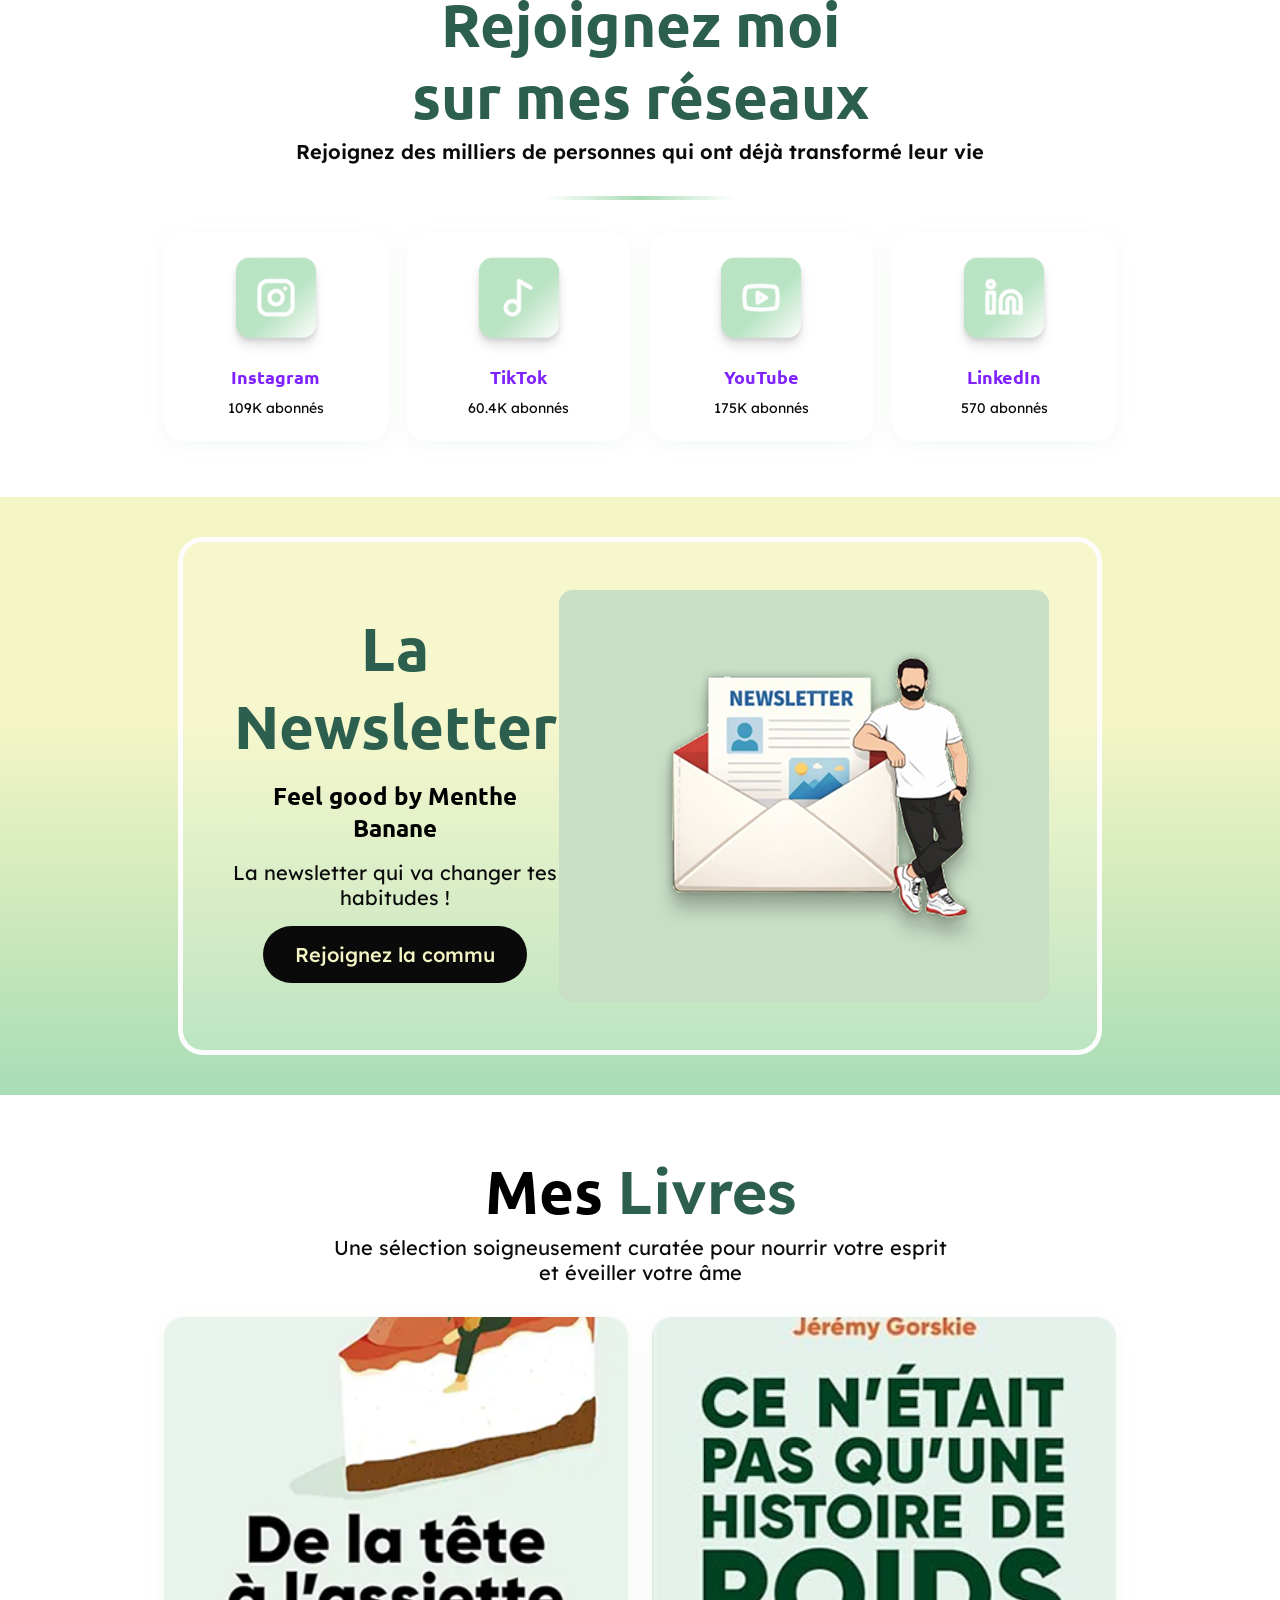
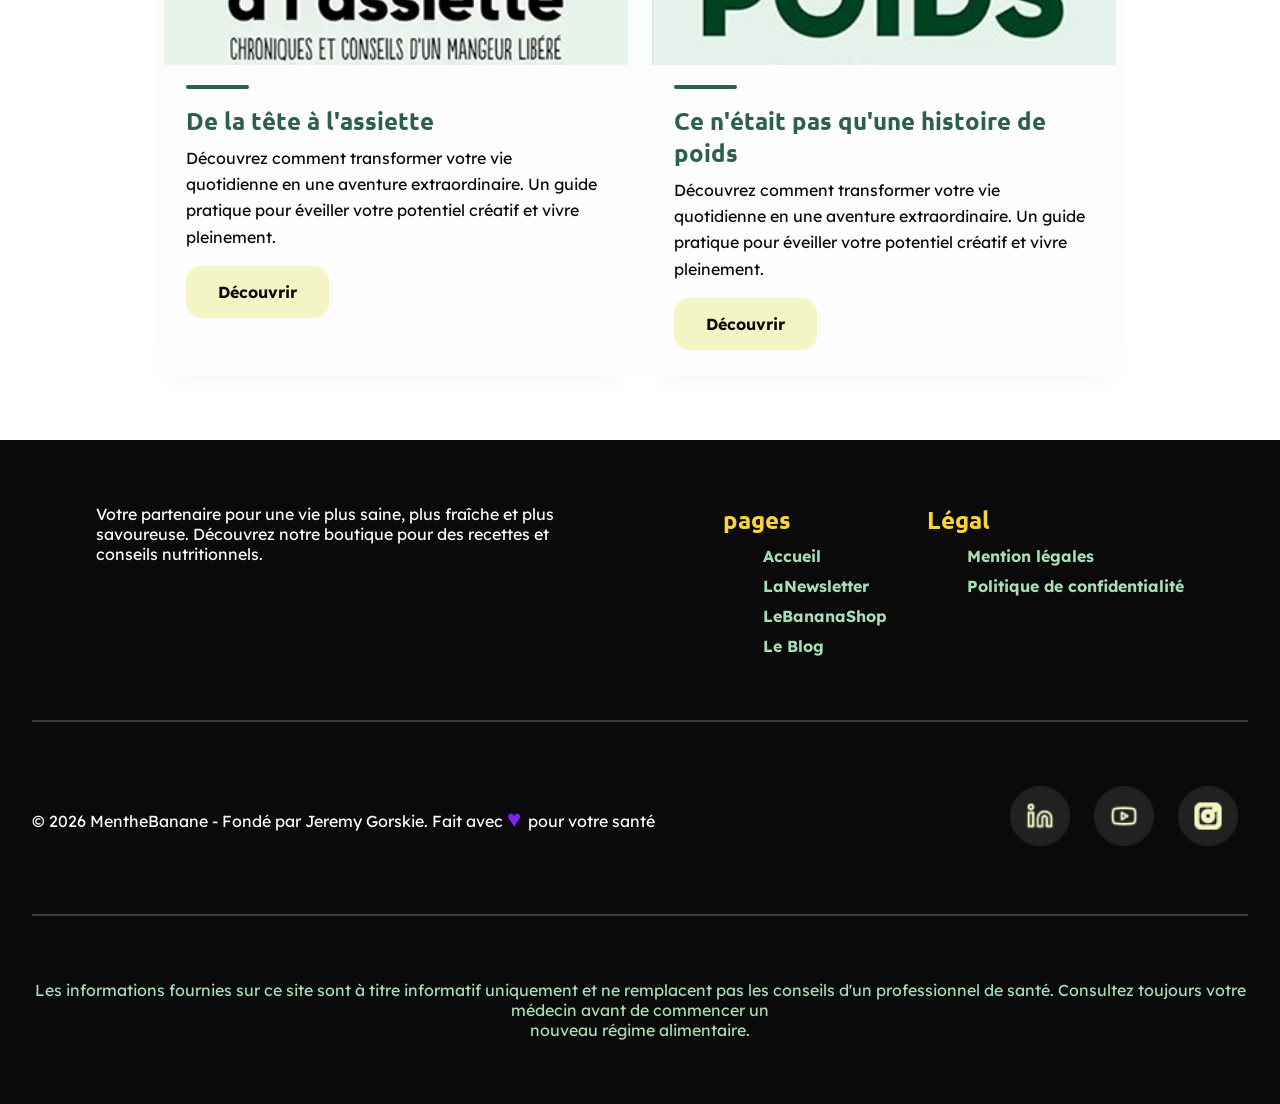
==== commit d7f1f479: "all page done and the blog have to finish" ====
--- a/index.html
+++ b/index.html
@@ -15,7 +15,7 @@
   <body>
     <header>
       <nav>
-        <a href="index.html">Menthe-Banane</a>
+        <a href="index.html"><img src="img/logo.png" alt=""></a>
         <ul>
           <li><a class="click-nav" href="index.html">Accueil</a></li>
           <li><a href="newsletter.html">LaNewsletter</a></li>
@@ -58,11 +58,11 @@
 
         <!-- BIO -->
         <div class="bio-section">
-          <img class="bio-photo" src="" alt="Jeremy Gorskie" />
+          <img class="bio-photo" src="img/jeremy.png" alt="Jeremy Gorskie" />
           <div class="bio-text">
             <h3>
               Une passion pour la <br />
-              <span class="dark-green">nutrition </span>moderne
+              <span class="light-green">nutrition </span>moderne
             </h3>
             <p>
               Passionné par la nutrition et le bien-être, Jeremy Gorskie a fondé
@@ -89,24 +89,25 @@
           <p>
             Rejoignez des milliers de personnes qui ont déjà transformé leur vie
           </p>
+          <hr class="index-lign">
           <div class="social-grid">
             <div class="social-card">
-              <div class="social-icon-wrap"><img src="" alt="Instagram" /></div>
+              <div class="social-icon-wrap"><img src="img/instagramme.png" alt="Instagram" /></div>
               <h3>Instagram</h3>
               <p>109K abonnés</p>
             </div>
             <div class="social-card">
-              <div class="social-icon-wrap"><img src="" alt="TikTok" /></div>
+              <div class="social-icon-wrap"><img src="img/tiktok.png" alt="TikTok" /></div>
               <h3>TikTok</h3>
               <p>60.4K abonnés</p>
             </div>
             <div class="social-card">
-              <div class="social-icon-wrap"><img src="" alt="YouTube" /></div>
+              <div class="social-icon-wrap"><img src="img/youtube.png" alt="YouTube" /></div>
               <h3>YouTube</h3>
               <p>175K abonnés</p>
             </div>
             <div class="social-card">
-              <div class="social-icon-wrap"><img src="" alt="LinkedIn" /></div>
+              <div class="social-icon-wrap"><img src="img/linkedin.png" alt="LinkedIn" /></div>
               <h3>LinkedIn</h3>
               <p>570 abonnés</p>
             </div>
@@ -121,9 +122,9 @@
             <h2>La Newsletter</h2>
             <h3>Feel good by Menthe Banane</h3>
             <p>La newsletter qui va changer tes habitudes !</p>
-            <button class="btn-green">Rejoignez la commu</button>
-          </div>
-          <img class="newsletter-img" src="" alt="Newsletter illustration" />
+            <button class="btn-green-index">Rejoignez la commu</button>
+          </div>
+          <img class="newsletter-img" src="img/news.png" alt="Newsletter illustration" />
         </div>
       </div>
 
@@ -139,7 +140,7 @@
 
         <div class="books-grid">
           <div class="book-card">
-            <img class="book-cover" src="" alt="De la tête à l'assiette" />
+            <img class="book-cover" src="img/livre 1.png" alt="De la tête à l'assiette" />
             <div class="book-body">
               <hr />
               <h3>De la tête à l'assiette</h3>
@@ -148,14 +149,14 @@
                 aventure extraordinaire. Un guide pratique pour éveiller votre
                 potentiel créatif et vivre pleinement.
               </p>
-              <button class="btn-outline">Découvrir</button>
+              <button class="btn-outline-book">Découvrir</button>
             </div>
           </div>
 
           <div class="book-card">
             <img
               class="book-cover"
-              src=""
+              src="img/livre 2.png"
               alt="Ce n'était pas qu'une histoire de poids"
             />
             <div class="book-body">
@@ -166,7 +167,7 @@
                 aventure extraordinaire. Un guide pratique pour éveiller votre
                 potentiel créatif et vivre pleinement.
               </p>
-              <button class="btn-outline">Découvrir</button>
+              <button class="btn-outline-book">Découvrir</button>
             </div>
           </div>
         </div>
--- a/style.css
+++ b/style.css
@@ -4,7 +4,7 @@
   --dark-green: #2d5f4f;
   --violet: #7f22fe;
   --white: #fdfdfd;
-  --black: rgb(10, 10, 10);
+  --black: #0a0a0a;
   --yellow: #fbd438;
   --light-yellow: #f4f5c4;
   --text-muted: #7a9c7b;
@@ -43,6 +43,9 @@
   a {
     text-decoration: none;
     color: var(--black);
+  }
+  img{
+    width: 50px;
   }
 
   ul {
@@ -99,6 +102,9 @@
 
 .hero-container {
   max-width: 700px;
+  img{
+    width: 200px;
+  }
 }
 
 .hero h1 {
@@ -130,10 +136,10 @@
   border: 3px solid var(--light-yellow);
 }
 
-.hr-footer{
+.hr-footer {
   border: 1px solid rgba(253, 253, 253, 0.2);
   max-width: 95%;
-  margin: 0 auto
+  margin: 0 auto;
 }
 
 footer {
@@ -152,7 +158,7 @@
   }
 }
 
-.footer-midle{
+.footer-midle {
   display: flex;
   max-width: 95%;
   margin: 0 auto;
@@ -161,22 +167,22 @@
   color: var(--white);
   align-items: center;
 
-  img{
+  img {
     width: 60px;
     margin: 0 10px;
   }
 
-  p{
+  p {
     font-size: 16px;
   }
 
-  span{
+  span {
     color: var(--violet);
     font-size: 24px;
   }
 }
 
-.footer-down{
+.footer-down {
   text-align: center;
   padding: 4rem 0;
 }
@@ -451,7 +457,7 @@
 .bio-text h3 {
   font-family: "Lexend", sans-serif;
   font-size: 45px;
-  color: var(--green-dark);
+  color: var(--black);
   font-weight: 700;
   line-height: 1.25;
   margin-bottom: 1rem;
@@ -472,13 +478,13 @@
   text-align: center;
 }
 .social-section h2 {
-  font-size: clamp(1.6rem, 3.5vw, 2.4rem);
+  font-size: 60px;
   font-weight: 800;
   line-height: 1.2;
-  color: var(--black);
+  color: var(--dark-green);
 }
 .social-section > p {
-  font-size: 0.9rem;
+  font-size: 20px;
   color: var(--black);
   margin: 0.5rem 0 2rem;
   font-weight: 600;
@@ -488,8 +494,21 @@
   grid-template-columns: repeat(4, 1fr);
   gap: 1.2rem;
 }
+.index-lign {
+  margin: 0 40%;
+  border: none;
+  border-radius: 100px;
+  padding: 2px;
+  background: linear-gradient(
+    90deg,
+    rgba(10, 10, 10, 0) 0%,
+    var(--light-green) 50%,
+    rgba(10, 10, 10, 0) 100%
+  );
+  margin-bottom: 2rem;
+}
 .social-card {
-  background: var(--white);
+  background: none;
   border-radius: var(--radius);
   padding: 1.5rem 1rem;
   display: flex;
@@ -507,31 +526,23 @@
   box-shadow: 0 8px 30px rgba(100, 180, 100, 0.16);
 }
 .social-icon-wrap {
-  width: 56px;
-  height: 56px;
   border-radius: 14px;
-  background: linear-gradient(
-    145deg,
-    rgba(168, 221, 181, 0.8) 58%,
-    rgb(253, 253, 253, 0.8) 100%
-  );
   display: flex;
   align-items: center;
   justify-content: center;
   overflow: hidden;
 }
 .social-icon-wrap img {
-  width: 32px;
-  height: 32px;
+  width: 100px;
   object-fit: contain;
 }
 .social-card h3 {
-  font-size: 0.95rem;
+  font-size: 18px;
   font-weight: 700;
   color: var(--violet);
 }
 .social-card p {
-  font-size: 0.8rem;
+  font-size: 14px;
   color: var(--black);
   font-weight: 400;
 }
@@ -549,6 +560,7 @@
 .newsletter-inner {
   display: flex;
   justify-content: space-evenly;
+  align-items: center;
   max-width: 75%;
   margin: 0 auto;
   padding: 3rem;
@@ -577,8 +589,8 @@
   font-weight: 400;
   padding-bottom: 1rem;
 }
-.btn-green {
-  background: var(--dark-green);
+.btn-green-index {
+  background: var(--black);
   color: var(--light-yellow);
   border: none;
   border-radius: 50px;
@@ -590,13 +602,11 @@
     background 0.2s,
     transform 0.15s;
 }
-.btn-green:hover {
+.btn-green-index:hover {
   background: var(--black);
   transform: scale(1.03);
 }
 .newsletter-img {
-  width: 140px;
-  height: 180px;
   object-fit: cover;
   border-radius: 14px;
   background: #c8dfc5;
@@ -675,20 +685,20 @@
   font-weight: 400;
   margin-bottom: 1rem;
 }
-.btn-outline {
-  background: var(--light-yellow);
+.btn-outline-book {
+  background-color: var(--light-yellow);
   color: var(--black);
   border: none;
   border-radius: 15px;
   padding: 1rem 2rem;
-  font-size: 0.85rem;
-  font-weight: 600;
+  font-size: 16px;
+  font-weight: 700;
   cursor: pointer;
   transition:
     background 0.2s,
     color 0.2s;
 }
-.btn-outline:hover {
+.btn-outline-book:hover {
   background-color: var(--dark-green);
   color: var(--white);
 }
@@ -1043,14 +1053,15 @@
 
 .product-card .card-img {
   width: 100%;
-  height: 160px;
+  height: 100%;
   object-fit: cover;
+  object-position: center;
   background: var(--light-green);
 }
 /* placeholder image when no src */
 .card-img-placeholder {
   width: 100%;
-  height: 160px;
+  height: 400px;
   background: linear-gradient(135deg, var(--light-green) 0%, #a8d5b5 100%);
   display: flex;
   align-items: center;
@@ -1130,8 +1141,8 @@
   align-items: center;
 }
 
-.pack{
-padding-left: 2rem;
+.pack {
+  padding-left: 2rem;
 }
 
 .special-offer h2 {
@@ -1377,6 +1388,14 @@
 }
 
 /* ── REVIEWS ────────────────────────────────────────── */
+.section-sub{
+  font-size: 20px;
+  
+  padding: 1rem 0;
+}
+.section-title{
+  font-size: 60px;
+}
 .reviews-section {
   background: var(--green-pale);
   padding: 60px 0;
@@ -1397,19 +1416,19 @@
   box-shadow: var(--shadow);
 }
 .review-stars {
-  font-size: 1rem;
   margin-bottom: 10px;
 }
 .review-text {
-  font-size: 0.88rem;
-  color: var(--text-muted);
+  font-size: 16px;
+  color: var(--black);
   line-height: 1.5;
   font-style: italic;
   margin-bottom: 14px;
 }
 .review-author {
   font-weight: 700;
-  font-size: 0.88rem;
+  font-size: 18px;
+  color: var(--violet);
 }
 
 /*RESPONSIVE*/
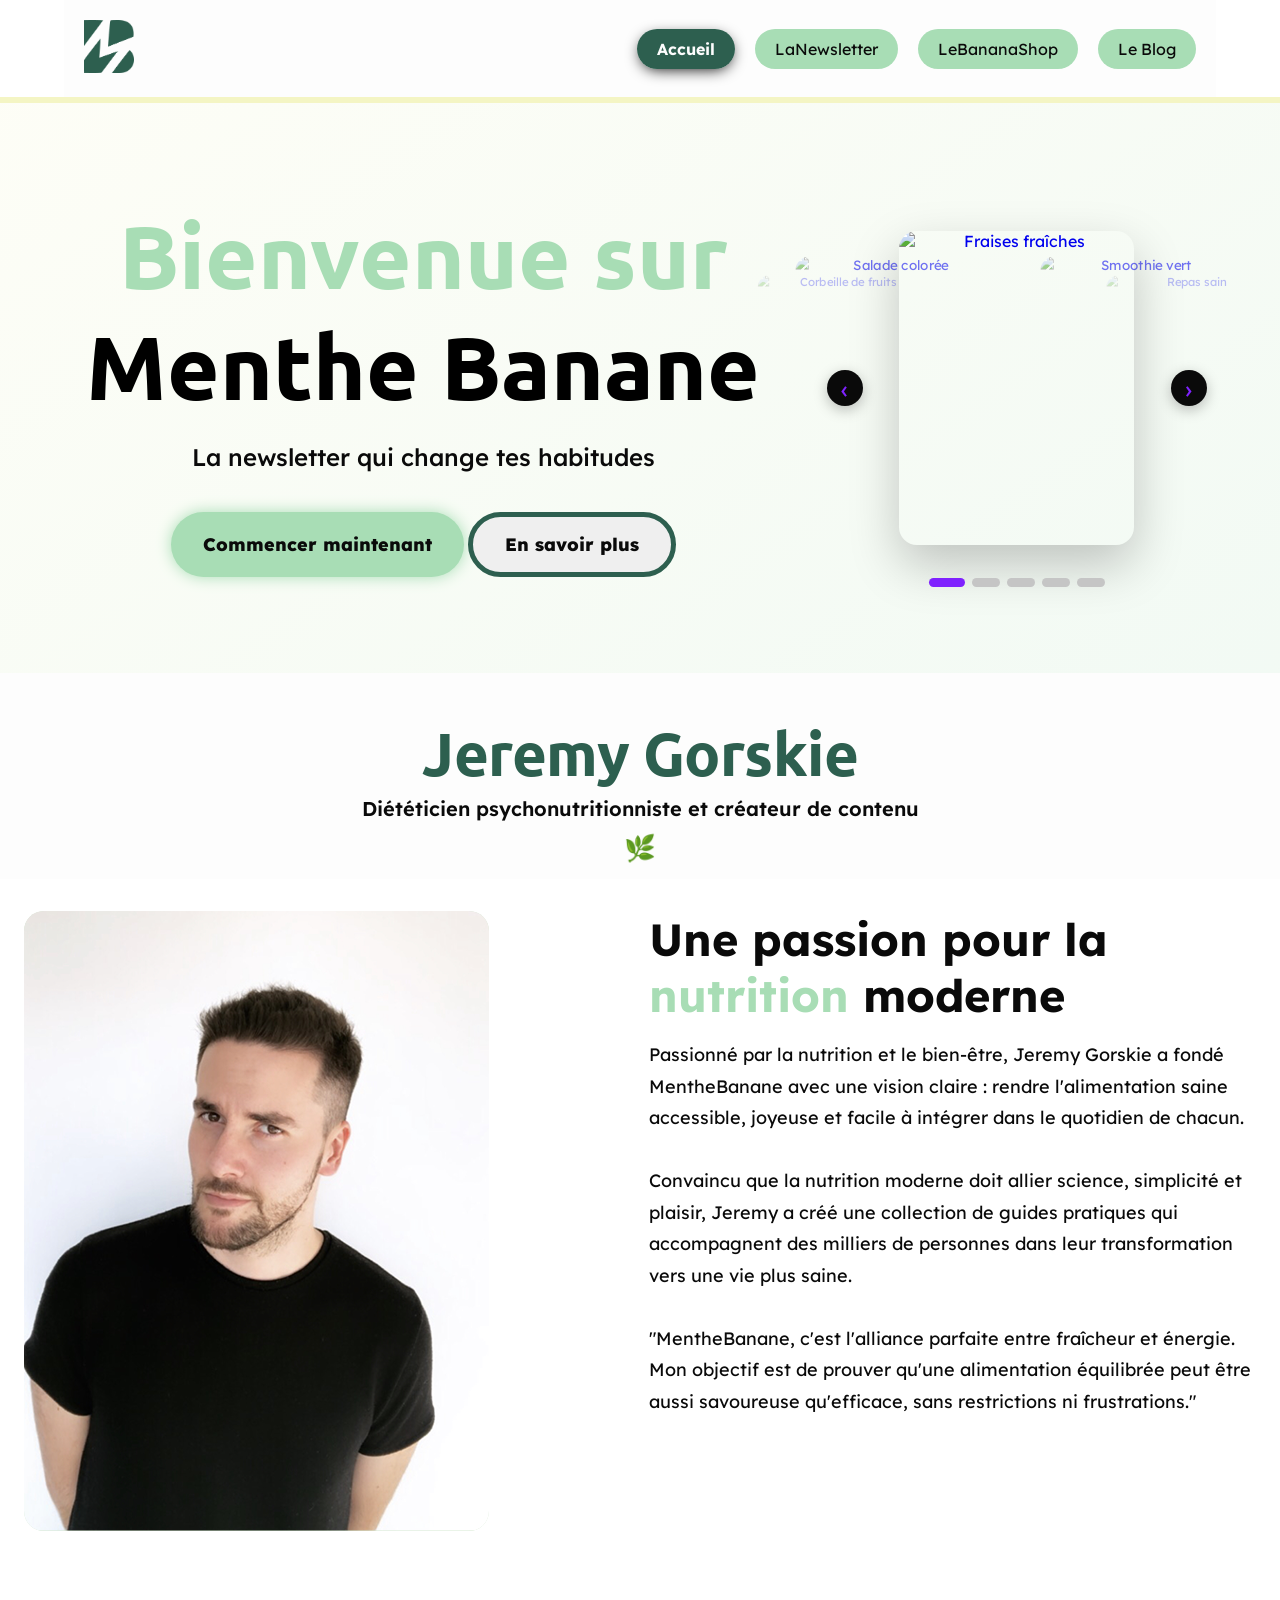
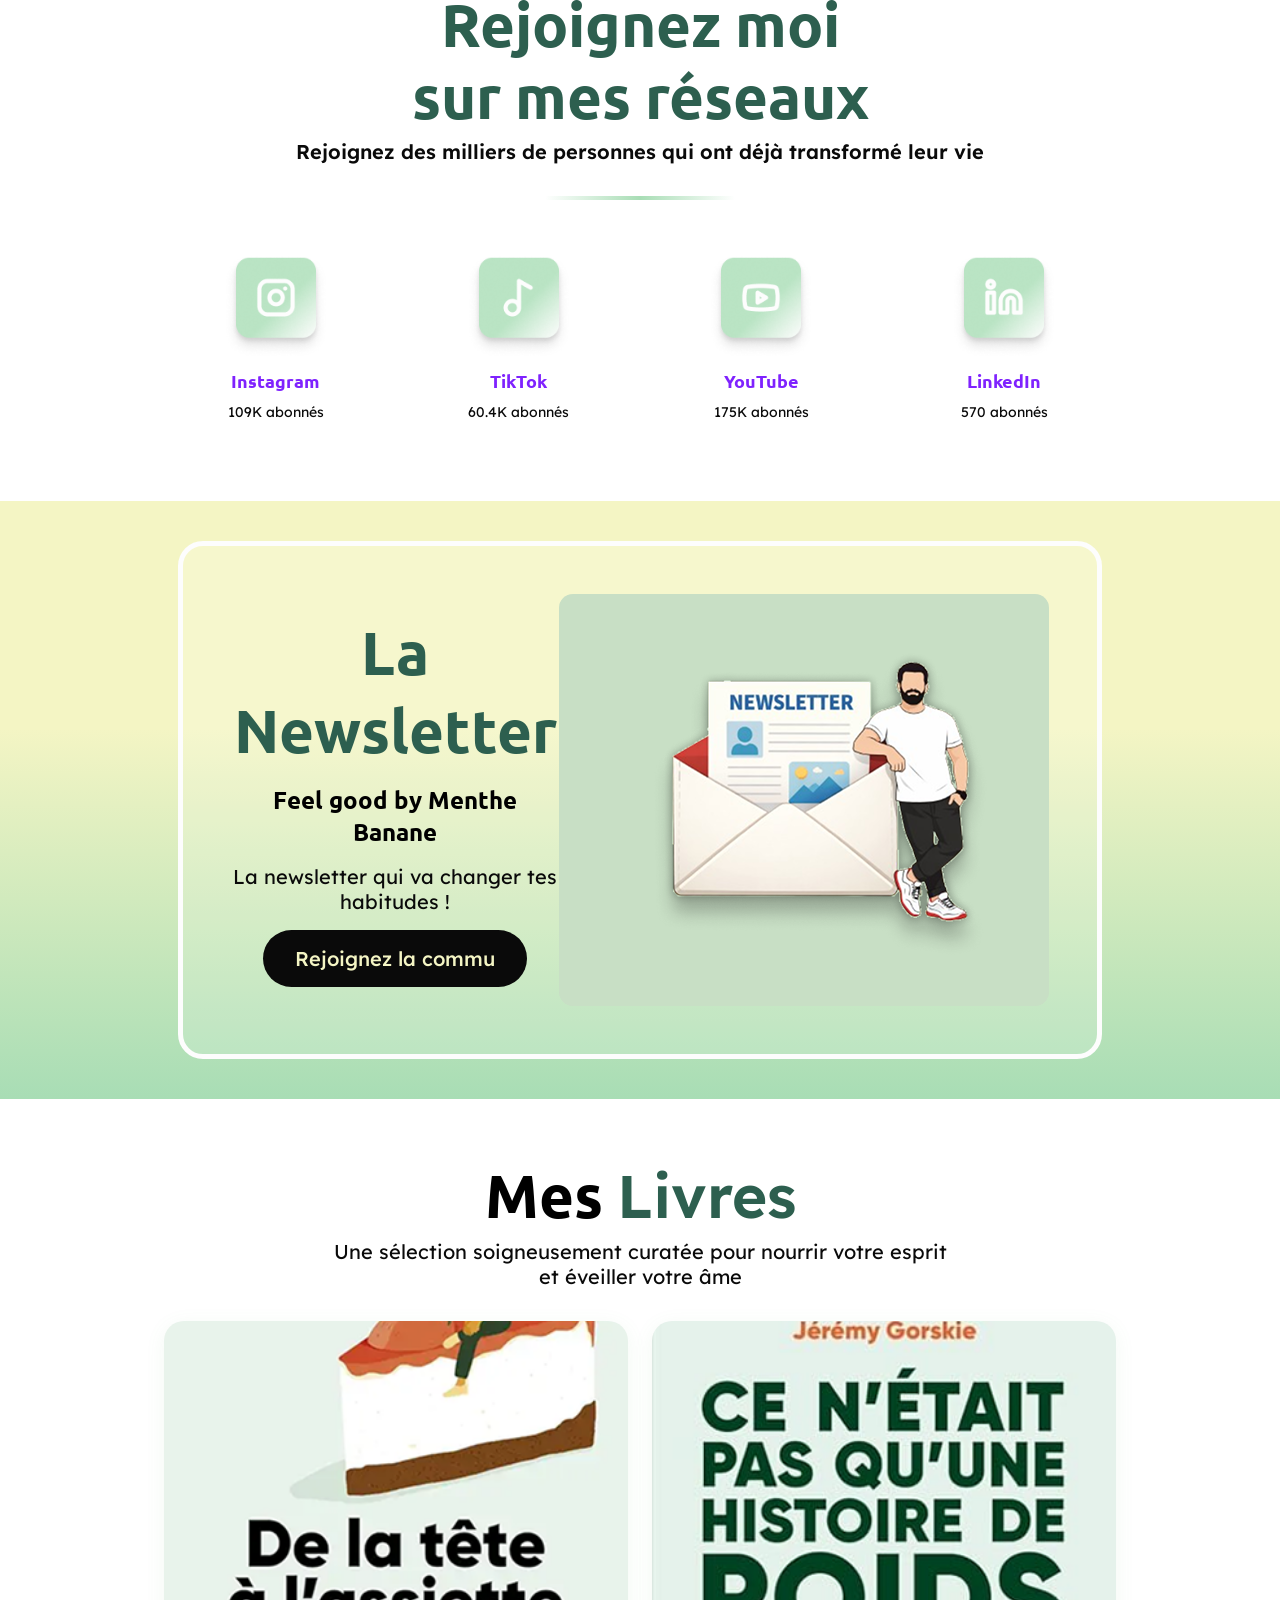
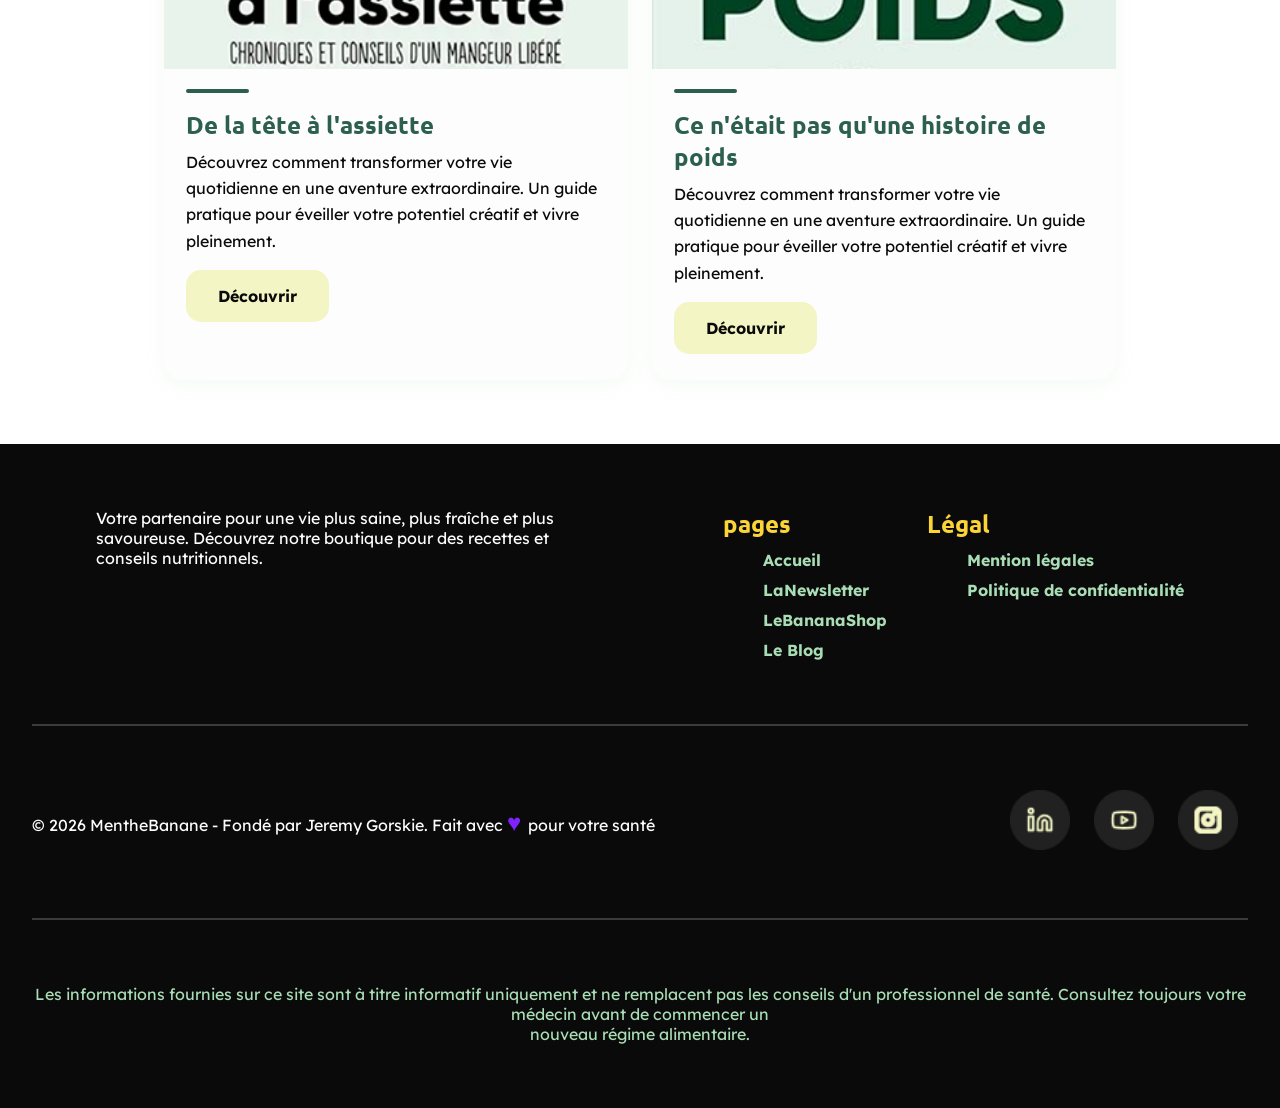
==== commit 0c83722b: "ajout des liens RS" ====
--- a/index.html
+++ b/index.html
@@ -92,22 +92,22 @@
           <hr class="index-lign">
           <div class="social-grid">
             <div class="social-card">
-              <div class="social-icon-wrap"><img src="img/instagramme.png" alt="Instagram" /></div>
+              <div class="social-icon-wrap"><a target="_blank" href="https://www.instagram.com/menthe_banane/"><img src="img/instagramme.png" alt="Instagram" /></a></div>
               <h3>Instagram</h3>
               <p>109K abonnés</p>
             </div>
             <div class="social-card">
-              <div class="social-icon-wrap"><img src="img/tiktok.png" alt="TikTok" /></div>
+              <div class="social-icon-wrap"><a target="_blank" href="https://www.tiktok.com/search?q=menthe%20banane&t=1774433017717"><img src="img/tiktok.png" alt="TikTok" /></a></div>
               <h3>TikTok</h3>
               <p>60.4K abonnés</p>
             </div>
             <div class="social-card">
-              <div class="social-icon-wrap"><img src="img/youtube.png" alt="YouTube" /></div>
+              <div class="social-icon-wrap"><a target="_blank" href="https://www.youtube.com/@Menthe_Banane"><img src="img/youtube.png" alt="YouTube" /></a></div>
               <h3>YouTube</h3>
               <p>175K abonnés</p>
             </div>
             <div class="social-card">
-              <div class="social-icon-wrap"><img src="img/linkedin.png" alt="LinkedIn" /></div>
+              <div class="social-icon-wrap"><a target="_blank" href="https://www.linkedin.com/in/jeremy-gorskie-aa960a170/"><img src="img/linkedin.png" alt="LinkedIn" /></a></div>
               <h3>LinkedIn</h3>
               <p>570 abonnés</p>
             </div>
@@ -149,7 +149,7 @@
                 aventure extraordinaire. Un guide pratique pour éveiller votre
                 potentiel créatif et vivre pleinement.
               </p>
-              <button class="btn-outline-book">Découvrir</button>
+              <button class="btn-outline-book"><a target="_blank" style="text-decoration: none; color: var(--black);" href="https://www.amazon.fr/t%C3%AAte-lassiette-Chroniques-conseils-mangeur/dp/2266343025/ref=sr_1_1?crid=32TIX7FGGVU2Q&dib=eyJ2IjoiMSJ9.ErMxaTdS1QAzVaqBw8o-euHZU_xElz7AiUZeGrHk2di7Ygdeo0oLIxEAvfDXQhOp.2zMLkLfJ_yro-TKgLHljjKNX1OFx0p4G7APKdXOt9Ig&dib_tag=se&keywords=j%C3%A9r%C3%A9my+gorskie&qid=1774432705&sprefix=%2Caps%2C241&sr=8-1">Découvrir</a></button>
             </div>
           </div>
 
@@ -167,7 +167,7 @@
                 aventure extraordinaire. Un guide pratique pour éveiller votre
                 potentiel créatif et vivre pleinement.
               </p>
-              <button class="btn-outline-book">Découvrir</button>
+              <button class="btn-outline-book"><a target="_blank" style="text-decoration: none; color: var(--black);" href="https://www.amazon.fr/n%C3%A9tait-pas-quune-histoire-poids-ebook/dp/B0CWK2VDG7/ref=sr_1_2?crid=32TIX7FGGVU2Q&dib=eyJ2IjoiMSJ9.ErMxaTdS1QAzVaqBw8o-euHZU_xElz7AiUZeGrHk2di7Ygdeo0oLIxEAvfDXQhOp.2zMLkLfJ_yro-TKgLHljjKNX1OFx0p4G7APKdXOt9Ig&dib_tag=se&keywords=j%C3%A9r%C3%A9my+gorskie&qid=1774432726&sprefix=%2Caps%2C241&sr=8-2">Découvrir</a></button>
             </div>
           </div>
         </div>
@@ -209,9 +209,9 @@
           <span> ♥ </span> pour votre santé
         </p>
         <div>
-          <img src="img/Link.png" alt="" />
-          <img src="img/yout.png" alt="" />
-          <img src="img/insta.png" alt="" />
+          <a target="_blank" href="https://www.linkedin.com/in/jeremy-gorskie-aa960a170/"><img src="img/Link.png" alt="" /></a>
+          <a target="_blank" href="https://www.youtube.com/@Menthe_Banane"><img src="img/yout.png" alt="" /></a>
+          <a target="_blank" href="https://www.instagram.com/menthe_banane/"></a><img src="img/insta.png" alt="" /></a>
         </div>
       </div>
 
--- a/style.css
+++ b/style.css
@@ -44,7 +44,7 @@
     text-decoration: none;
     color: var(--black);
   }
-  img{
+  img {
     width: 50px;
   }
 
@@ -102,7 +102,7 @@
 
 .hero-container {
   max-width: 700px;
-  img{
+  img {
     width: 200px;
   }
 }
@@ -515,7 +515,6 @@
   flex-direction: column;
   align-items: center;
   gap: 0.6rem;
-  box-shadow: 0 4px 20px rgba(100, 180, 100, 0.08);
   transition:
     transform 0.2s,
     box-shadow 0.2s;
@@ -523,7 +522,6 @@
 }
 .social-card:hover {
   transform: translateY(-4px);
-  box-shadow: 0 8px 30px rgba(100, 180, 100, 0.16);
 }
 .social-icon-wrap {
   border-radius: 14px;
@@ -704,30 +702,185 @@
 }
 
 /*-------------- BLOG --------------*/
-
+/* ── SECTION ── */
+.blog.section {
+  width: 80%;
+  margin: 0 auto;
+  padding: 64px 0 80px;
+}
+
+/* ── GRID ── */
 .blog-grid {
   display: grid;
   grid-template-columns: repeat(3, 1fr);
-  gap: 24px;
-  img {
-    width: 100%;
-    border-radius: 17px 17px 0 0;
-  }
-}
-
+  grid-template-rows: auto;
+  gap: 28px;
+}
+
+/* ── CARD BASE ── */
 .card {
-  background: white;
-  border: solid 1px var(--violet);
-  border-radius: 16px;
-}
-
+  background: var(--white);
+  border-radius: 20px;
+  overflow: hidden;
+  display: flex;
+  flex-direction: column;
+  transition:
+    transform 0.25s ease,
+    box-shadow 0.25s ease;
+  cursor: pointer;
+}
+
+.card:hover {
+  transform: translateY(-4px);
+  box-shadow: 0 16px 40px rgba(26, 26, 24, 0.1);
+}
+
+/* ── HERO CARD ── */
 .card-large {
-  grid-column: span 2;
-}
-
-.card-tall {
-  grid-row: span 2;
-}
+  grid-column: 1 / 3;
+  grid-row: 1 / 2;
+  flex-direction: row;
+  align-items: stretch;
+}
+
+.card-large .card-image {
+  width: 52%;
+  flex-shrink: 0;
+  aspect-ratio: unset;
+}
+
+.card-large .card-image img {
+  width: 100%;
+  height: 100%;
+  object-fit: cover;
+  display: block;
+  object-position: center;
+}
+
+.card-large .card-content {
+  padding: 36px 32px;
+  display: flex;
+  flex-direction: column;
+  justify-content: center;
+  gap: 14px;
+  border-bottom: 1px solid var(--violet);
+  border-right: 1px solid var(--violet);
+  border-top: 1px solid var(--violet);
+  border-radius: 0 20px 20px 0;
+}
+
+.card-large h2 {
+  font-size: 26px;
+  font-weight: 700;
+  line-height: 1.35;
+  color: var(--black);
+}
+
+.card-large p {
+  font-size: 16px;
+  line-height: 1.7;
+  color: var(--dark-green);
+  font-weight: 600;
+}
+
+/* ── REGULAR CARDS ── */
+.card:not(.card-large) .card-image {
+  width: 100%;
+  aspect-ratio: 16 / 9;
+  overflow: hidden;
+}
+
+.card:not(.card-large) .card-image img {
+  width: 100%;
+  height: 100%;
+  object-fit: cover;
+  display: block;
+  transition: transform 0.4s ease;
+}
+
+.card:not(.card-large):hover .card-image img {
+  transform: scale(1.04);
+}
+
+.card:not(.card-large) .card-content {
+  padding: 20px 22px 22px;
+  display: flex;
+  flex-direction: column;
+  gap: 10px;
+  flex: 1;
+  border-bottom: 1px solid var(--violet);
+  border-left: 1px solid var(--violet);
+  border-right: 1px solid var(--violet);
+  border-radius: 0 0 20px 20px;
+}
+
+.card:not(.card-large) h3 {
+  font-size: 26px;
+  font-weight: 600;
+  line-height: 1.4;
+  color: var(--black);
+}
+
+.card:not(.card-large) p {
+  font-size: 16px;
+  line-height: 1.65;
+  color: var(--dark-green);
+  font-weight: 600;
+  flex: 1;
+}
+
+/* ── TAG ── */
+.tag {
+  display: inline-block;
+  background: var(--light-yellow);
+  color: var(--dark-green);
+  font-size: 0.7rem;
+  font-weight: 500;
+  letter-spacing: 0.08em;
+  text-transform: uppercase;
+  padding: 4px 10px;
+  border-radius: 20px;
+  align-self: flex-start;
+}
+
+/* ── READING TIME ── */
+.reading-time {
+  font-size: 0.78rem;
+  color: var(--violet);
+  display: flex;
+  align-items: center;
+  gap: 5px;
+}
+
+.reading-time::before {
+  content: "";
+  display: inline-block;
+  width: 14px;
+  height: 14px;
+  background-image: url("data:image/svg+xml,%3Csvg xmlns='http://www.w3.org/2000/svg' viewBox='0 0 24 24' fill='none' stroke='%237a7570' stroke-width='2'%3E%3Ccircle cx='12' cy='12' r='10'/%3E%3Cpolyline points='12 6 12 12 16 14'/%3E%3C/svg%3E");
+  background-size: contain;
+  background-repeat: no-repeat;
+  opacity: 0.7;
+}
+
+/* ── META ── */
+.card-meta {
+  display: flex;
+  align-items: center;
+  gap: 12px;
+  font-size: 0.78rem;
+  color: var(--violet);
+  padding-top: 8px;
+  border-top: 1px solid rgba(10, 10, 10, 0.2);
+  margin-top: auto;
+}
+
+.card-meta span:not(:last-child)::after {
+  content: "·";
+  margin-left: 12px;
+  opacity: 0.4;
+}
+
 
 /*-------------- NEWSLETTER --------------*/
 
@@ -1005,6 +1158,28 @@
   transform: translateY(-1px);
 }
 
+.btn-purple {
+  display: inline-flex;
+  align-items: center;
+  gap: 8px;
+  background: var(--violet);
+  color: var(--white);
+  border: none;
+  border-radius: 25px;
+  padding: 1rem 2rem;
+  font-size: 16px;
+  font-weight: 600;
+  cursor: pointer;
+  transition:
+    background 0.2s,
+    transform 0.15s;
+}
+.btn-purple:hover {
+  background: var(--dark-green);
+  color: var(--white);
+  transform: translateY(-1px);
+}
+
 .btn-outline {
   display: inline-flex;
   align-items: center;
@@ -1241,7 +1416,6 @@
 
 /* ── WOOSKILL SECTION ───────────────────────────────── */
 .wooskill-section {
-  background: var(--green-pale);
   padding: 56px 0;
 }
 .wooskill-inner {
@@ -1249,6 +1423,10 @@
   grid-template-columns: 1fr 2fr;
   gap: 48px;
   align-items: start;
+  background: linear-gradient(90deg, var(--light-green) 92%, var(--white) 100%);
+  padding: 2rem 4rem;
+  border-radius: 30px;
+  box-shadow: var(--shadow);
 }
 .wooskill-card {
   background: var(--white);
@@ -1257,14 +1435,13 @@
   box-shadow: var(--shadow);
 }
 .wooskill-card h4 {
-  font-family: "Playfair Display", serif;
   font-size: 1.1rem;
   font-weight: 700;
   color: var(--green-dark);
 }
 .wooskill-card > p {
   font-size: 0.85rem;
-  color: var(--text-muted);
+  color: var(--black);
   margin-top: 8px;
 }
 .author-row {
@@ -1276,8 +1453,6 @@
   border-top: 1px solid var(--border);
 }
 .author-avatar {
-  width: 44px;
-  height: 44px;
   border-radius: 50%;
   background: linear-gradient(135deg, var(--green-light), var(--green));
   display: flex;
@@ -1285,14 +1460,24 @@
   justify-content: center;
   font-size: 1.2rem;
   flex-shrink: 0;
+  padding: 1rem 0;
+}
+.author-avatar img {
+  width: 100px;
+  height: 100px;
+  border-radius: 50%;
+  object-fit: cover;
+  display: block;
 }
 .author-name {
   font-weight: 600;
   font-size: 0.9rem;
+  color: var(--dark-green);
+  font-size: 16px;
 }
 .author-title {
   font-size: 0.78rem;
-  color: var(--text-muted);
+  color: var(--black);
 }
 .wooskill-card .btn-green {
   margin-top: 20px;
@@ -1302,12 +1487,11 @@
 
 /* Conférences */
 .conferences h2 {
-  font-family: "Playfair Display", serif;
   font-size: 1.6rem;
   font-weight: 700;
 }
 .conferences > p {
-  color: var(--text-muted);
+  color: var(--dark-green);
   margin-top: 6px;
   font-size: 0.9rem;
 }
@@ -1329,8 +1513,8 @@
 }
 .conf-tag {
   display: inline-block;
-  background: var(--green-light);
-  color: var(--green-dark);
+  background: var(--light-green);
+  color: var(--black);
   font-size: 0.72rem;
   font-weight: 700;
   padding: 3px 10px;
@@ -1348,18 +1532,18 @@
   font-size: 2rem;
 }
 .conf-card h3 {
-  font-family: "Playfair Display", serif;
   font-size: 0.95rem;
   font-weight: 700;
+  color: var(--dark-green);
 }
 .conf-card p {
   font-size: 0.82rem;
-  color: var(--text-muted);
+  color: var(--dark-green);
   line-height: 1.5;
 }
 .conf-author {
   font-size: 0.78rem;
-  color: var(--green-dark);
+  color: var(--black);
   font-weight: 600;
 }
 .conf-footer {
@@ -1370,11 +1554,11 @@
 }
 .conf-footer p {
   font-size: 0.78rem;
-  color: var(--text-muted);
+  color: var(--violet);
 }
 .conf-footer button {
-  background: var(--green);
-  color: var(--white);
+  background: var(--light-yellow);
+  color: var(--dark-green);
   border: none;
   border-radius: 6px;
   padding: 7px 16px;
@@ -1384,16 +1568,17 @@
   transition: background 0.2s;
 }
 .conf-footer button:hover {
-  background: var(--green-dark);
+  background: var(--black);
+  color: var(--white);
 }
 
 /* ── REVIEWS ────────────────────────────────────────── */
-.section-sub{
+.section-sub {
   font-size: 20px;
-  
+
   padding: 1rem 0;
 }
-.section-title{
+.section-title {
   font-size: 60px;
 }
 .reviews-section {
